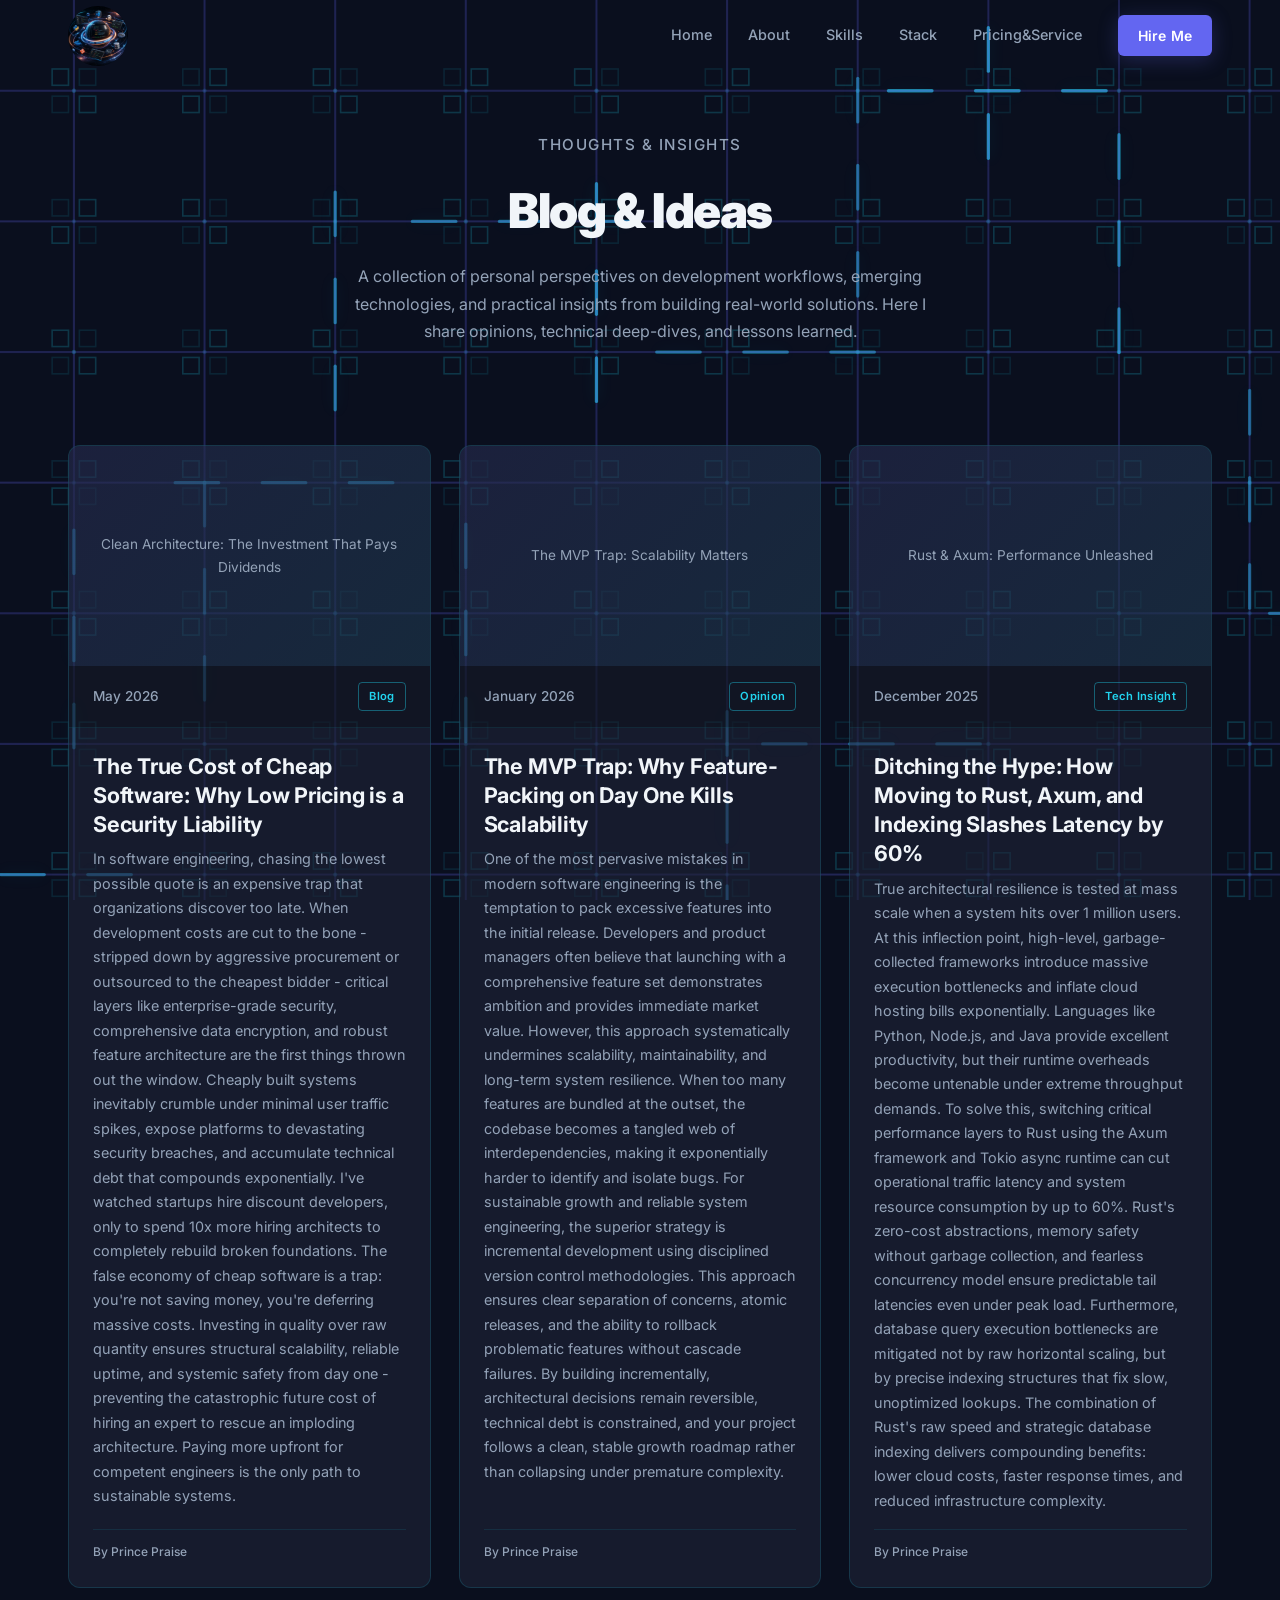
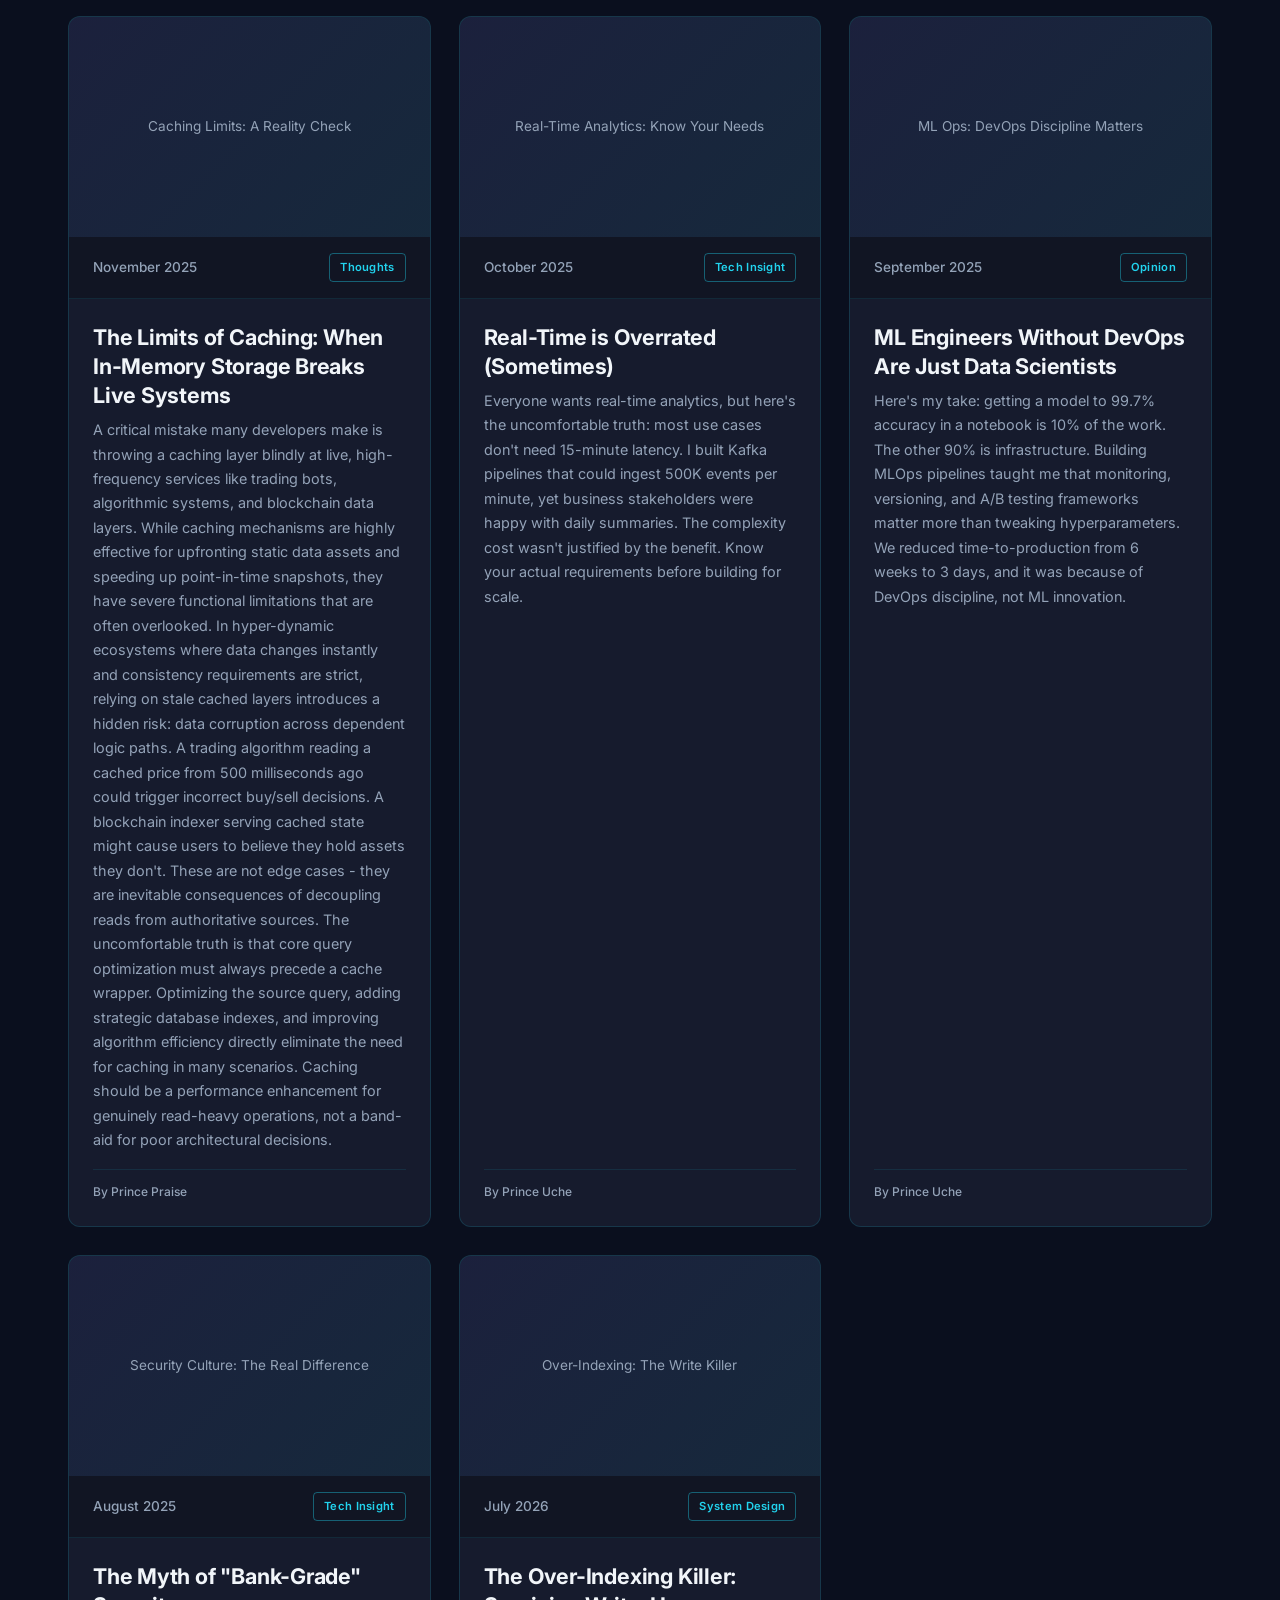
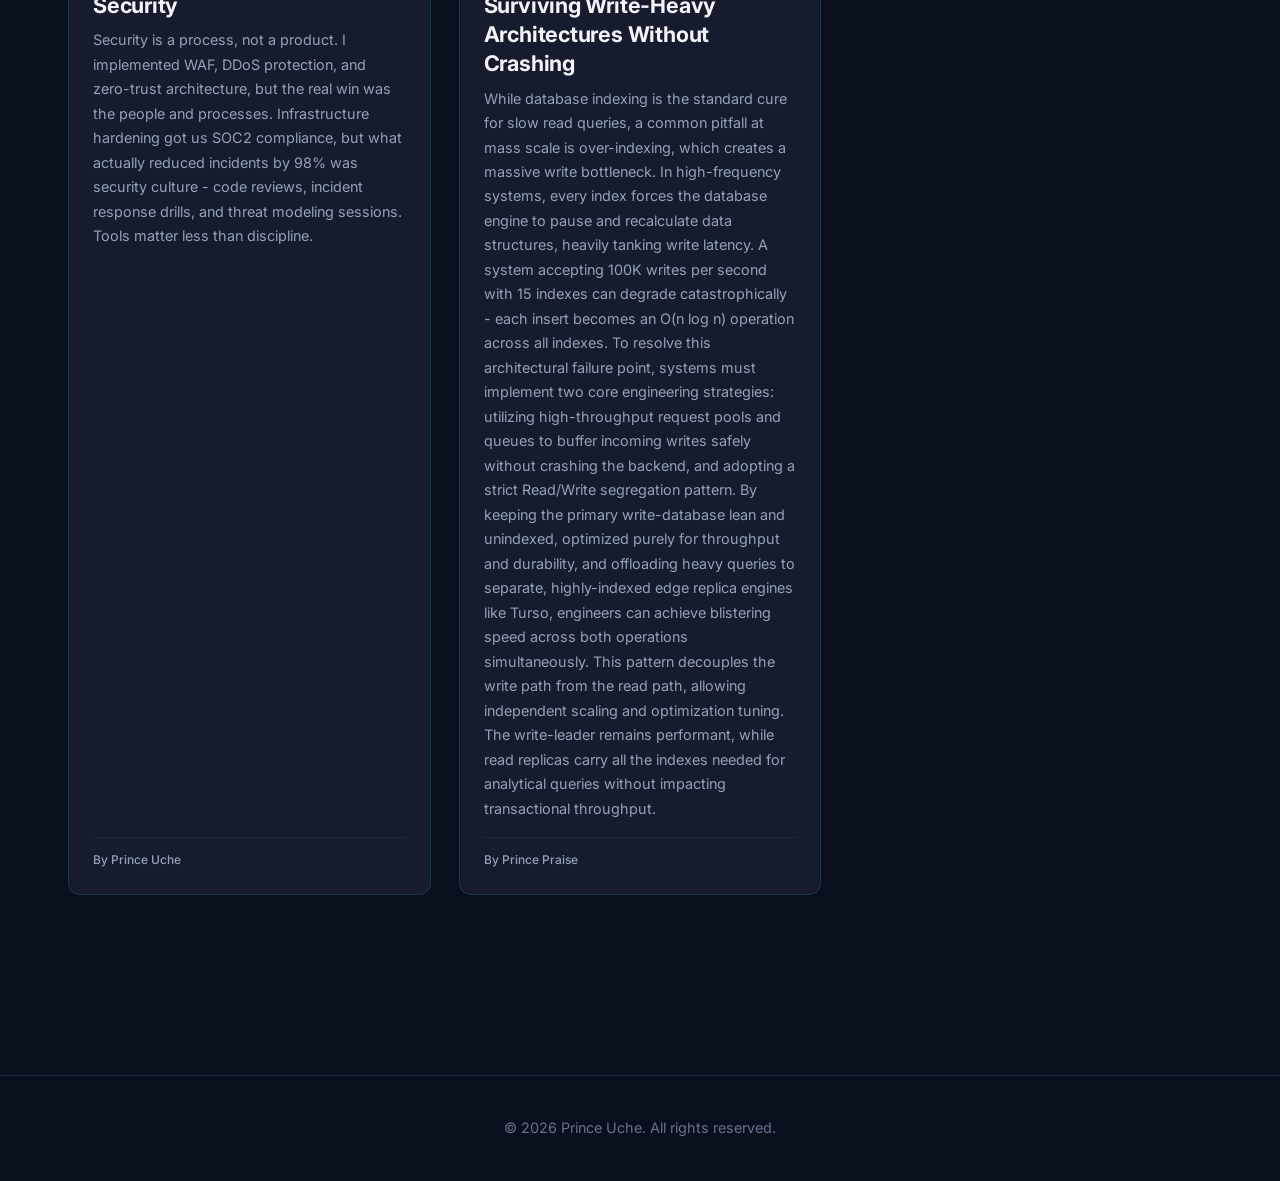
==== casestudies.html @ f7de4bef "first commit" ====
<!DOCTYPE html>
<html lang="en">

<head>
  <meta charset="UTF-8" />
  <meta name="viewport" content="width=device-width, initial-scale=1.0" />
  <title>Case Studies & Research | Digital Agency Portfolio</title>
  <link rel="preconnect" href="https://fonts.googleapis.com" />
  <link rel="preconnect" href="https://fonts.gstatic.com" crossorigin />
  <link
    href="https://fonts.googleapis.com/css2?family=Inter:wght@300;400;500;600;700;800;900&family=JetBrains+Mono:wght@400;500;600&display=swap"
    rel="stylesheet" />
  <link rel="stylesheet" href="styles.css" />
  <style>
    /* ============================================================
       CASE STUDIES PAGE STYLES - MICRO1.AI INSPIRED
       ============================================================ */
    
    .case-studies-hero {
      padding: calc(var(--nav-height) + 60px) 0 40px;
      text-align: center;
      background: transparent;
    }

    .case-studies-title {
      font-size: clamp(1.8rem, 5vw, 3rem);
      font-weight: 900;
      letter-spacing: -0.03em;
      margin-bottom: 12px;
      color: var(--text-primary);
    }

    .case-studies-tagline {
      font-size: 0.95rem;
      color: var(--text-secondary);
      font-weight: 500;
      margin-bottom: 12px;
      letter-spacing: 1.5px;
      text-transform: uppercase;
    }

    .case-studies-desc {
      font-size: 1rem;
      color: var(--text-secondary);
      max-width: 600px;
      margin: 0 auto;
      line-height: 1.7;
    }

    /* ============================================================
       CASE STUDIES GRID LAYOUT - DARK MODE CARDS
       ============================================================ */
    
    .case-studies-grid {
      display: grid;
      grid-template-columns: repeat(auto-fit, minmax(320px, 1fr));
      gap: 28px;
      padding: 60px 0 80px 0;
    }

    .case-study-card {
      display: flex;
      flex-direction: column;
      background: rgba(30, 35, 55, 0.6);
      border: 1px solid rgba(34, 211, 238, 0.15);
      border-radius: 12px;
      overflow: hidden;
      transition: all 0.3s ease;
      height: 100%;
      cursor: pointer;
    }

    .case-study-card:hover {
      border-color: rgba(34, 211, 238, 0.35);
      background: rgba(30, 35, 55, 0.8);
      transform: translateY(-2px);
      box-shadow: 0 8px 24px rgba(0, 0, 0, 0.4);
    }

    /* Asset/Image Area */
    .case-study-image {
      width: 100%;
      height: 220px;
      background: linear-gradient(135deg, rgba(99, 102, 241, 0.08) 0%, rgba(34, 211, 238, 0.08) 100%);
      display: flex;
      align-items: center;
      justify-content: center;
      overflow: hidden;
      color: var(--text-secondary);
      font-size: 0.85rem;
      text-align: center;
      padding: 16px;
    }

    .case-study-image img {
      width: 100%;
      height: 100%;
      object-fit: cover;
    }

    /* Meta Information Row */
    .case-study-meta {
      display: flex;
      justify-content: space-between;
      align-items: center;
      padding: 16px 24px;
      border-bottom: 1px solid rgba(34, 211, 238, 0.1);
      font-size: 0.8rem;
      background: rgba(0, 0, 0, 0.2);
    }

    .case-study-date {
      color: var(--text-secondary);
      font-weight: 500;
      font-size: 0.85rem;
    }

    .case-study-tag {
      background: transparent;
      color: var(--color-accent);
      padding: 4px 10px;
      border-radius: 4px;
      font-weight: 600;
      text-transform: capitalize;
      letter-spacing: 0.3px;
      border: 1px solid rgba(34, 211, 238, 0.4);
      font-size: 0.7rem;
    }

    /* Content Area */
    .case-study-content {
      display: flex;
      flex-direction: column;
      flex: 1;
      padding: 24px;
    }

    .case-study-title {
      font-size: 1.35rem;
      font-weight: 700;
      color: var(--text-primary);
      margin: 0 0 8px 0;
      line-height: 1.35;
      letter-spacing: -0.01em;
    }

    .case-study-excerpt {
      color: var(--text-secondary);
      font-size: 0.9rem;
      line-height: 1.7;
      margin: 0 0 auto 0;
      flex-grow: 1;
    }

    /* Author Attribution Footer */
    .case-study-author {
      margin-top: 16px;
      padding-top: 12px;
      border-top: 1px solid rgba(34, 211, 238, 0.1);
      font-size: 0.75rem;
      color: var(--text-secondary);
      font-weight: 500;
    }

    /* ============================================================
       RESPONSIVE DESIGN
       ============================================================ */
    
    @media (max-width: 768px) {
      .case-studies-grid {
        grid-template-columns: 1fr;
        gap: 24px;
        padding: 60px 0;
      }

      .case-study-image {
        height: 200px;
      }

      .case-studies-hero {
        padding: calc(var(--nav-height) + 60px) 0 40px;
      }

      .case-studies-title {
        font-size: 2rem;
      }
    }

    @media (max-width: 480px) {
      .case-studies-title {
        font-size: 1.6rem;
      }

      .case-study-image {
        height: 160px;
      }

      .case-study-meta {
        flex-direction: column;
        gap: 12px;
        align-items: flex-start;
      }

      .case-study-card {
        border-radius: 12px;
      }
    }
  </style>
</head>

<body>
  <!-- Blockchain Background Canvas -->
  <canvas id="blockchainCanvas" class="blockchain-bg" aria-hidden="true"></canvas>

  <!-- Toast -->
  <div class="toast" id="toast"></div>

  <!-- ======================== NAVBAR ======================== -->
  <nav class="navbar" id="navbar" role="navigation" aria-label="Main navigation">
    <div class="nav-container">
      <a href="index.html" class="nav-logo" aria-label="Home">
        <span class="logo-name"><img src="./pic/logo.png"></span><span class="logo-bracket"></span>
      </a>
      <div class="nav-links" id="navLinks">
        <a href="index.html" class="nav-link">Home</a>
        <a href="index.html#about" class="nav-link">About</a>
        <a href="index.html#skills" class="nav-link">Skills</a>
        <a href="index.html#projects" class="nav-link">Stack</a>
        <a href="pricing&service.html" class="nav-link">Pricing&Service</a>
        <a href="index.html#contact" class="btn btn-primary btn-sm">Hire Me</a>
      </div>
      <button class="hamburger" id="hamburger" aria-label="Toggle menu" aria-expanded="false">
        <span></span><span></span><span></span>
      </button>
    </div>
  </nav>

  <!-- ======================== CASE STUDIES HERO ======================== -->
  <section class="case-studies-hero">
    <div class="container">
      <div class="case-studies-tagline">THOUGHTS & INSIGHTS</div>
      <h1 class="case-studies-title">Blog & Ideas</h1>
      <p class="case-studies-desc">
        A collection of personal perspectives on development workflows, emerging technologies, and practical insights from building real-world solutions. Here I share opinions, technical deep-dives, and lessons learned.
      </p>
    </div>
  </section>

  <!-- ======================== CASE STUDIES GRID ======================== -->
  <section class="container">
    <div class="case-studies-grid">
      
      <!-- Perspective Piece - Featured First -->
      <div class="case-study-card">
        <div class="case-study-image">
          <img src="https://images.unsplash.com/photo-1510511459019-5dda7724fd87?auto=format&fit=crop&w=800&q=80" alt="The True Cost of Cheap Software: Why Low Pricing is a Security Liability" onerror="this.style.display='none'; this.parentElement.textContent='Clean Architecture: The Investment That Pays Dividends';"/>
        </div>
        
        <div class="case-study-meta">
          <span class="case-study-date">May 2026</span>
          <span class="case-study-tag">Blog</span>
        </div>

        <div class="case-study-content">
          <h3 class="case-study-title">The True Cost of Cheap Software: Why Low Pricing is a Security Liability</h3>
          <p class="case-study-excerpt">
            In software engineering, chasing the lowest possible quote is an expensive trap that organizations discover too late. When development costs are cut to the bone - stripped down by aggressive procurement or outsourced to the cheapest bidder - critical layers like enterprise-grade security, comprehensive data encryption, and robust feature architecture are the first things thrown out the window. Cheaply built systems inevitably crumble under minimal user traffic spikes, expose platforms to devastating security breaches, and accumulate technical debt that compounds exponentially. I've watched startups hire discount developers, only to spend 10x more hiring architects to completely rebuild broken foundations. The false economy of cheap software is a trap: you're not saving money, you're deferring massive costs. Investing in quality over raw quantity ensures structural scalability, reliable uptime, and systemic safety from day one - preventing the catastrophic future cost of hiring an expert to rescue an imploding architecture. Paying more upfront for competent engineers is the only path to sustainable systems.
          </p>
          <div class="case-study-author">By Prince Praise</div>
        </div>
      </div>

      <!-- Case Study Card 1 -->
      <div class="case-study-card">
        <div class="case-study-image">
          <img src="https://images.unsplash.com/photo-1618005182384-a83a8bd57fbe?auto=format&fit=crop&w=800&q=80" alt="The MVP Trap: Why Feature-Packing on Day One Kills Scalability" onerror="this.style.display='none'; this.parentElement.textContent='The MVP Trap: Scalability Matters';"/>
        </div>
        
        <div class="case-study-meta">
          <span class="case-study-date">January 2026</span>
          <span class="case-study-tag">Opinion</span>
        </div>

        <div class="case-study-content">
          <h3 class="case-study-title">The MVP Trap: Why Feature-Packing on Day One Kills Scalability</h3>
          <p class="case-study-excerpt">
            One of the most pervasive mistakes in modern software engineering is the temptation to pack excessive features into the initial release. Developers and product managers often believe that launching with a comprehensive feature set demonstrates ambition and provides immediate market value. However, this approach systematically undermines scalability, maintainability, and long-term system resilience. When too many features are bundled at the outset, the codebase becomes a tangled web of interdependencies, making it exponentially harder to identify and isolate bugs. For sustainable growth and reliable system engineering, the superior strategy is incremental development using disciplined version control methodologies. This approach ensures clear separation of concerns, atomic releases, and the ability to rollback problematic features without cascade failures. By building incrementally, architectural decisions remain reversible, technical debt is constrained, and your project follows a clean, stable growth roadmap rather than collapsing under premature complexity.
          </p>
          <div class="case-study-author">By Prince Praise</div>
        </div>
      </div>

      <!-- Case Study Card 2 -->
      <div class="case-study-card">
        <div class="case-study-image">
          <img src="https://images.unsplash.com/photo-1607799279861-4dd421887fb3?auto=format&fit=crop&w=800&q=80" alt="Ditching the Hype: How Moving to Rust, Axum, and Indexing Slashes Latency by 60%" onerror="this.style.display='none'; this.parentElement.textContent='Rust & Axum: Performance Unleashed';"/>
        </div>
        
        <div class="case-study-meta">
          <span class="case-study-date">December 2025</span>
          <span class="case-study-tag">Tech Insight</span>
        </div>

        <div class="case-study-content">
          <h3 class="case-study-title">Ditching the Hype: How Moving to Rust, Axum, and Indexing Slashes Latency by 60%</h3>
          <p class="case-study-excerpt">
            True architectural resilience is tested at mass scale when a system hits over 1 million users. At this inflection point, high-level, garbage-collected frameworks introduce massive execution bottlenecks and inflate cloud hosting bills exponentially. Languages like Python, Node.js, and Java provide excellent productivity, but their runtime overheads become untenable under extreme throughput demands. To solve this, switching critical performance layers to Rust using the Axum framework and Tokio async runtime can cut operational traffic latency and system resource consumption by up to 60%. Rust's zero-cost abstractions, memory safety without garbage collection, and fearless concurrency model ensure predictable tail latencies even under peak load. Furthermore, database query execution bottlenecks are mitigated not by raw horizontal scaling, but by precise indexing structures that fix slow, unoptimized lookups. The combination of Rust's raw speed and strategic database indexing delivers compounding benefits: lower cloud costs, faster response times, and reduced infrastructure complexity.
          </p>
          <div class="case-study-author">By Prince Praise</div>
        </div>
      </div>

      <!-- Case Study Card 3 -->
      <div class="case-study-card">
        <div class="case-study-image">
          <img src="https://images.unsplash.com/photo-1639762681485-074b7f938ba0?auto=format&fit=crop&w=800&q=80" alt="The Limits of Caching: When In-Memory Storage Breaks Live Systems" onerror="this.style.display='none'; this.parentElement.textContent='Caching Limits: A Reality Check';"/>
        </div>
        
        <div class="case-study-meta">
          <span class="case-study-date">November 2025</span>
          <span class="case-study-tag">Thoughts</span>
        </div>

        <div class="case-study-content">
          <h3 class="case-study-title">The Limits of Caching: When In-Memory Storage Breaks Live Systems</h3>
          <p class="case-study-excerpt">
            A critical mistake many developers make is throwing a caching layer blindly at live, high-frequency services like trading bots, algorithmic systems, and blockchain data layers. While caching mechanisms are highly effective for upfronting static data assets and speeding up point-in-time snapshots, they have severe functional limitations that are often overlooked. In hyper-dynamic ecosystems where data changes instantly and consistency requirements are strict, relying on stale cached layers introduces a hidden risk: data corruption across dependent logic paths. A trading algorithm reading a cached price from 500 milliseconds ago could trigger incorrect buy/sell decisions. A blockchain indexer serving cached state might cause users to believe they hold assets they don't. These are not edge cases - they are inevitable consequences of decoupling reads from authoritative sources. The uncomfortable truth is that core query optimization must always precede a cache wrapper. Optimizing the source query, adding strategic database indexes, and improving algorithm efficiency directly eliminate the need for caching in many scenarios. Caching should be a performance enhancement for genuinely read-heavy operations, not a band-aid for poor architectural decisions.
          </p>
          <div class="case-study-author">By Prince Praise</div>
        </div>
      </div>

      <!-- Case Study Card 4 -->
      <div class="case-study-card">
        <div class="case-study-image">
          <img src="https://images.unsplash.com/photo-1526374965328-7f61d4dc18c5?auto=format&fit=crop&w=800&q=80" alt="Real-Time is Overrated (Sometimes)" onerror="this.style.display='none'; this.parentElement.textContent='Real-Time Analytics: Know Your Needs';"/>
        </div>
        
        <div class="case-study-meta">
          <span class="case-study-date">October 2025</span>
          <span class="case-study-tag">Tech Insight</span>
        </div>

        <div class="case-study-content">
          <h3 class="case-study-title">Real-Time is Overrated (Sometimes)</h3>
          <p class="case-study-excerpt">
            Everyone wants real-time analytics, but here's the uncomfortable truth: most use cases don't need 15-minute latency. I built Kafka pipelines that could ingest 500K events per minute, yet business stakeholders were happy with daily summaries. The complexity cost wasn't justified by the benefit. Know your actual requirements before building for scale.
          </p>
          <div class="case-study-author">By Prince Uche</div>
        </div>
      </div>

      <!-- Case Study Card 5 -->
      <div class="case-study-card">
        <div class="case-study-image">
          <img src="https://images.unsplash.com/photo-1605810230434-7631ac76ec81?auto=format&fit=crop&w=800&q=80" alt="ML Engineers Without DevOps Are Just Data Scientists" onerror="this.style.display='none'; this.parentElement.textContent='ML Ops: DevOps Discipline Matters';"/>
        </div>
        
        <div class="case-study-meta">
          <span class="case-study-date">September 2025</span>
          <span class="case-study-tag">Opinion</span>
        </div>

        <div class="case-study-content">
          <h3 class="case-study-title">ML Engineers Without DevOps Are Just Data Scientists</h3>
          <p class="case-study-excerpt">
            Here's my take: getting a model to 99.7% accuracy in a notebook is 10% of the work. The other 90% is infrastructure. Building MLOps pipelines taught me that monitoring, versioning, and A/B testing frameworks matter more than tweaking hyperparameters. We reduced time-to-production from 6 weeks to 3 days, and it was because of DevOps discipline, not ML innovation.
          </p>
          <div class="case-study-author">By Prince Uche</div>
        </div>
      </div>

      <!-- Case Study Card 6 -->
      <div class="case-study-card">
        <div class="case-study-image">
          <img src="https://images.unsplash.com/photo-1563986768609-322da13575f3?auto=format&fit=crop&w=800&q=80" alt="The Myth of Bank-Grade Security" onerror="this.style.display='none'; this.parentElement.textContent='Security Culture: The Real Difference';"/>
        </div>
        
        <div class="case-study-meta">
          <span class="case-study-date">August 2025</span>
          <span class="case-study-tag">Tech Insight</span>
        </div>

        <div class="case-study-content">
          <h3 class="case-study-title">The Myth of "Bank-Grade" Security</h3>
          <p class="case-study-excerpt">
            Security is a process, not a product. I implemented WAF, DDoS protection, and zero-trust architecture, but the real win was the people and processes. Infrastructure hardening got us SOC2 compliance, but what actually reduced incidents by 98% was security culture - code reviews, incident response drills, and threat modeling sessions. Tools matter less than discipline.
          </p>
          <div class="case-study-author">By Prince Uche</div>
        </div>
      </div>

      <!-- Case Study Card 7 -->
      <div class="case-study-card">
        <div class="case-study-image">
          <img src="https://images.unsplash.com/photo-1558494949-ef010cbdcc31?auto=format&fit=crop&w=800&q=80" alt="The Over-Indexing Killer: Surviving Write-Heavy Architectures Without Crashing" onerror="this.style.display='none'; this.parentElement.textContent='Over-Indexing: The Write Killer';"/>
        </div>
        
        <div class="case-study-meta">
          <span class="case-study-date">July 2026</span>
          <span class="case-study-tag">System Design</span>
        </div>

        <div class="case-study-content">
          <h3 class="case-study-title">The Over-Indexing Killer: Surviving Write-Heavy Architectures Without Crashing</h3>
          <p class="case-study-excerpt">
            While database indexing is the standard cure for slow read queries, a common pitfall at mass scale is over-indexing, which creates a massive write bottleneck. In high-frequency systems, every index forces the database engine to pause and recalculate data structures, heavily tanking write latency. A system accepting 100K writes per second with 15 indexes can degrade catastrophically - each insert becomes an O(n log n) operation across all indexes. To resolve this architectural failure point, systems must implement two core engineering strategies: utilizing high-throughput request pools and queues to buffer incoming writes safely without crashing the backend, and adopting a strict Read/Write segregation pattern. By keeping the primary write-database lean and unindexed, optimized purely for throughput and durability, and offloading heavy queries to separate, highly-indexed edge replica engines like Turso, engineers can achieve blistering speed across both operations simultaneously. This pattern decouples the write path from the read path, allowing independent scaling and optimization tuning. The write-leader remains performant, while read replicas carry all the indexes needed for analytical queries without impacting transactional throughput.
          </p>
          <div class="case-study-author">By Prince Praise</div>
        </div>
      </div>

    </div>
  </section>

  <!-- ======================== FOOTER ======================== -->
  <footer
    style="margin-top: 100px; padding: 40px 20px; text-align: center; border-top: 1px solid var(--border); color: var(--text-muted); font-size: 0.9rem;">
    <p>&copy; 2026 Prince Uche. All rights reserved.</p>
  </footer>

  <script src="script.js"></script>
</body>

</html>
---- styles.css ----
/* ============================================================
   CSS Design Tokens
   ============================================================ */
:root {
  --bg-primary:         #0A0F1E;
  --bg-secondary:       #0E1628;
  --bg-card:            #131C2E;
  --bg-card-hover:      #1A2540;
  --color-primary:      #6366F1;
  --color-primary-dark: #4F46E5;
  --color-primary-glow: rgba(99, 102, 241, 0.25);
  --color-accent:       #22D3EE;
  --color-accent-glow:  rgba(34, 211, 238, 0.15);
  --color-success:      #10B981;
  --text-primary:       #F1F5F9;
  --text-secondary:     #94A3B8;
  --text-muted:         #64748B;
  --border:             #1E2D42;
  --border-bright:      #2D3F57;

  --font-sans: 'Inter', -apple-system, BlinkMacSystemFont, 'Segoe UI', sans-serif;
  --font-mono: 'JetBrains Mono', 'Courier New', monospace;

  --section-py:    100px;
  --container-max: 1200px;
  --nav-height:    72px;

  --radius-sm:   6px;
  --radius-md:   14px;
  --radius-lg:   24px;
  --radius-full: 9999px;

  --shadow-sm:   0 1px 4px rgba(0,0,0,0.5);
  --shadow-md:   0 4px 20px rgba(0,0,0,0.45);
  --shadow-lg:   0 16px 50px rgba(0,0,0,0.6);
  --shadow-glow: 0 0 50px rgba(99,102,241,0.18);

  --transition: 0.3s ease;
}

/* ============================================================
   Reset & Base
   ============================================================ */
*, *::before, *::after { box-sizing: border-box; margin: 0; padding: 0; }

html { 
  scroll-behavior: smooth;
  overflow-x: hidden;
}

body {
  font-family: var(--font-sans);
  background: var(--bg-primary);
  color: var(--text-primary);
  line-height: 1.7;
  overflow-x: hidden;
  -webkit-font-smoothing: antialiased;
  -moz-osx-font-smoothing: grayscale;
  position: relative;
}

a { text-decoration: none; color: inherit; }
img { max-width: 100%; display: block; }
button { font-family: var(--font-sans); cursor: pointer; }
.logo-name img{
  width: 60px;
  height: 60px;
  border-radius: 100%;
}

/* Blockchain background canvas - full page */
.blockchain-bg {
  position: fixed;
  top: 0;
  left: 0;
  width: 100%;
  height: 100%;
  z-index: -1000;
  pointer-events: none;
}
/* ============================================================
   Typography Utilities
   ============================================================ */
.font-mono   { font-family: var(--font-mono); }
.text-accent { color: var(--color-accent); }
.text-muted  { color: var(--text-muted); }

.gradient-text {
  background: linear-gradient(135deg, var(--color-primary) 0%, var(--color-accent) 100%);
  -webkit-background-clip: text;
  -webkit-text-fill-color: transparent;
  background-clip: text;
}

/* ============================================================
   Layout
   ============================================================ */
.container {
  max-width: var(--container-max);
  margin: 0 auto;
  padding: 0 28px;
  position: relative;
  z-index: 1;
}

/* ============================================================
   Buttons
   ============================================================ */
.btn {
  display: inline-flex;
  align-items: center;
  justify-content: center;
  gap: 8px;
  padding: 13px 30px;
  border-radius: var(--radius-sm);
  font-size: 0.9375rem;
  font-weight: 600;
  border: none;
  transition: all var(--transition);
  white-space: nowrap;
  letter-spacing: 0.01em;
}
.btn-primary {
  background: var(--color-primary);
  color: #fff;
  box-shadow: 0 4px 20px var(--color-primary-glow);
  transition: all var(--transition);
}
.btn-primary:hover {
  background: var(--color-primary-dark);
  transform: translateY(-3px) scale(1.05);
  box-shadow: 0 12px 40px var(--color-primary-glow);
}
.btn-primary:active {
  transform: translateY(-1px) scale(1.02);
}
.btn-outline {
  background: transparent;
  color: var(--text-primary);
  border: 1px solid var(--border-bright);
  transition: all var(--transition);
}
.btn-outline:hover {
  border-color: var(--color-primary);
  color: var(--color-primary);
  transform: translateY(-3px) scale(1.05);
  background: rgba(99,102,241,0.08);
  box-shadow: 0 8px 24px rgba(99,102,241,0.2);
}
.btn-sm   { padding: 9px 20px; font-size: 0.875rem; }
.btn-full { width: 100%; }

.btn-toggle {
  background: linear-gradient(135deg, var(--color-primary), var(--color-accent));
  color: #fff;
  padding: 15px 40px;
  border-radius: var(--radius-full);
  font-size: 1rem;
  font-weight: 700;
  border: none;
  display: inline-flex;
  align-items: center;
  gap: 10px;
  transition: all var(--transition);
  box-shadow: 0 4px 28px var(--color-primary-glow);
  letter-spacing: 0.02em;
}
.btn-toggle:hover { 
  transform: translateY(-4px) scale(1.06); 
  box-shadow: 0 16px 48px var(--color-primary-glow); 
}
.btn-toggle:active {
  transform: translateY(-2px) scale(1.03);
}
.btn-toggle:focus-visible { outline: 2px solid var(--color-accent); outline-offset: 3px; }
.btn-toggle .toggle-icon {
  display: inline-block;
  transition: transform var(--transition);
  font-size: 0.7rem;
}
.btn-toggle.active .toggle-icon { transform: rotate(180deg); }

/* ============================================================
   Tags / Pills
   ============================================================ */
.tag {
  display: inline-block;
  padding: 6px 14px;
  border-radius: var(--radius-full);
  background: rgba(99,102,241,0.1);
  color: var(--color-primary);
  font-size: 0.8125rem;
  font-weight: 500;
  border: 1px solid rgba(99,102,241,0.22);
  transition: all var(--transition);
}
.tag:hover  { background: rgba(99,102,241,0.2); }
.tag-sm     { padding: 4px 10px; font-size: 0.75rem; }

/* ============================================================
   Navbar
   ============================================================ */
.navbar {
  position: fixed;
  top: 0; left: 0; right: 0;
  z-index: 1000;
  height: var(--nav-height);
  display: flex;
  align-items: center;
  border-bottom: 1px solid transparent;
  transition: background var(--transition), border-color var(--transition), backdrop-filter var(--transition);
}
.navbar.scrolled {
  background: rgba(10,15,30,0.82);
  backdrop-filter: blur(18px);
  -webkit-backdrop-filter: blur(18px);
  border-bottom-color: var(--border);
}
.nav-container {
  max-width: var(--container-max);
  margin: 0 auto;
  padding: 0 28px;
  width: 100%;
  display: flex;
  align-items: center;
  justify-content: space-between;
}
.nav-logo { font-family: var(--font-mono); font-size: 1.125rem; font-weight: 600; }
.logo-bracket { color: var(--color-accent); }
.logo-name    { color: var(--color-primary); }

.nav-links { display: flex; align-items: center; gap: 36px; }
.nav-link {
  font-size: 0.9rem;
  font-weight: 500;
  color: var(--text-secondary);
  transition: color var(--transition);
  position: relative;
}
.nav-link::after {
  content: '';
  position: absolute;
  bottom: -3px; left: 0;
  width: 0; height: 1px;
  background: var(--color-primary);
  transition: width var(--transition);
}
.nav-link:hover { color: var(--text-primary); }
.nav-link:hover::after { width: 100%; }

.hamburger { display: none; flex-direction: column; gap: 5px; background: none; border: none; padding: 6px; }
.hamburger span { display: block; width: 22px; height: 2px; background: var(--text-primary); border-radius: 2px; transition: all var(--transition); }
.hamburger.open span:nth-child(1) { transform: translateY(7px) rotate(45deg); }
.hamburger.open span:nth-child(2) { opacity: 0; transform: scaleX(0); }
.hamburger.open span:nth-child(3) { transform: translateY(-7px) rotate(-45deg); }

/* ============================================================
   Hero
   ============================================================ */
.hero {
  min-height: 100vh;
  display: flex;
  align-items: center;
  position: relative;
  padding-top: var(--nav-height);
  overflow: hidden;
  z-index: 1;
}
.hero-glow {
  position: absolute;
  top: 10%; left: 50%; transform: translateX(-50%);
  width: 700px; height: 400px;
  background: radial-gradient(ellipse, rgba(99,102,241,0.12) 0%, transparent 70%);
  pointer-events: none;
}
.hero-inner {
  display: grid;
  grid-template-columns: 1fr 1fr;
  gap: 60px;
  align-items: center;
  padding-top: 40px; padding-bottom: 80px;
  width: 100%;
}
.hero-badge {
  display: inline-flex;
  align-items: center;
  gap: 8px;
  padding: 7px 16px;
  border-radius: var(--radius-full);
  background: rgba(16,185,129,0.08);
  border: 1px solid rgba(16,185,129,0.22);
  color: var(--color-success);
  font-size: 0.8125rem;
  font-weight: 500;
  margin-bottom: 24px;
}
.badge-dot {
  width: 7px; height: 7px;
  border-radius: 50%;
  background: var(--color-success);
  animation: pulse-dot 2.2s ease-in-out infinite;
}
@keyframes pulse-dot {
  0%, 100% { opacity:1; transform:scale(1); }
  50%       { opacity:.5; transform:scale(.8); }
}

/* ============================================================
   Space Floating Effects
   ============================================================ */
@keyframes float-space {
  0%, 100% {
    transform: translateY(0) translateX(0);
  }
  25% {
    transform: translateY(-12px) translateX(3px);
  }
  50% {
    transform: translateY(-20px) translateX(-3px);
  }
  75% {
    transform: translateY(-12px) translateX(4px);
  }
}

@keyframes glow-pulse {
  0%, 100% {
    box-shadow: 0 0 20px rgba(99, 102, 241, 0.3), 0 0 40px rgba(34, 211, 238, 0.1);
  }
  50% {
    box-shadow: 0 0 30px rgba(99, 102, 241, 0.5), 0 0 60px rgba(34, 211, 238, 0.2);
  }
}
.hero-title    { font-size: clamp(2.2rem, 5vw, 3.75rem); font-weight: 800; line-height: 1.12; letter-spacing: -0.03em; margin-bottom: 16px; }
.hero-subtitle { font-size: 1rem; color: var(--text-secondary); margin-bottom: 22px; letter-spacing: 0.02em; }
.hero-desc     { font-size: 1.0625rem; color: var(--text-secondary); max-width: 500px; line-height: 1.8; margin-bottom: 36px; }
.hero-actions  { display: flex; gap: 14px; flex-wrap: wrap; margin-bottom: 48px; }
.hero-stats    { display: flex; align-items: center; gap: 28px; }
.stat          { display: flex; flex-direction: column; }
.stat-num      { font-size: 1.75rem; font-weight: 800; line-height: 1; letter-spacing: -0.02em; }
.stat-label    { font-size: 0.75rem; color: var(--text-muted); margin-top: 4px; letter-spacing: 0.05em; text-transform: uppercase; }
.stat-divider  { width: 1px; height: 36px; background: var(--border-bright); }

/* Code Window */
.hero-visual { 
  display: flex; 
  justify-content: flex-end;
  flex-shrink: 0;
}
.code-window {
  width: 100%; max-width: 480px;
  background: var(--bg-card);
  border: 1px solid var(--border);
  border-radius: var(--radius-md);
  overflow: hidden;
  box-shadow: var(--shadow-lg), var(--shadow-glow);
  animation: float 5s ease-in-out infinite;
}
@keyframes float {
  0%, 100% { transform: translateY(0); }
  50%       { transform: translateY(-10px); }
}
.code-header {
  display: flex; align-items: center; gap: 7px;
  padding: 13px 18px;
  background: rgba(0,0,0,.25);
  border-bottom: 1px solid var(--border);
}
.dot { width: 12px; height: 12px; border-radius: 50%; }
.dot-red    { background: #FF5F57; }
.dot-yellow { background: #FEBC2E; }
.dot-green  { background: #28C840; }
.code-filename { font-family: var(--font-mono); font-size: .8125rem; color: var(--text-muted); margin-left: 8px; }
.code-body { padding: 22px 26px; font-family: var(--font-mono); font-size: .875rem; line-height: 1.85; overflow-x: auto; }
.ck { color: #C792EA; }
.cf { color: #82AAFF; }
.cs { color: #C3E88D; }
.cd { color: var(--color-accent); }

.scroll-indicator { position: absolute; bottom: 36px; left: 50%; transform: translateX(-50%); }
.scroll-indicator span {
  display: block; width: 1px; height: 56px;
  background: linear-gradient(180deg, transparent, var(--color-primary));
  animation: scroll-line 2s ease-in-out infinite;
}
@keyframes scroll-line {
  0%  { transform: scaleY(0); transform-origin: top; }
  50% { transform: scaleY(1); transform-origin: top; }
  51% { transform: scaleY(1); transform-origin: bottom; }
  100%{ transform: scaleY(0); transform-origin: bottom; }
}

/* ============================================================
   Section Commons
   ============================================================ */
section { 
  padding: var(--section-py) 0; 
  position: relative;
  z-index: 1;
}

.section-header { text-align: center; margin-bottom: 64px; }
.section-title  { font-size: clamp(1.75rem,4vw,2.75rem); font-weight: 800; letter-spacing: -0.03em; margin-bottom: 16px; }
.section-desc   { font-size: 1.0625rem; color: var(--text-secondary); max-width: 480px; margin: 0 auto; line-height: 1.7; }

/* ============================================================
   About
   ============================================================ */
.about { 
  background: var(--bg-primary);
  overflow: hidden;
}
.about-grid { display: grid; grid-template-columns: auto 1fr; gap: 72px; align-items: start; }
.about-avatar { display: flex; justify-content: center; }
.avatar-wrapper {
  position: relative; width: 260px; height: 280px;
  border-radius: var(--radius-lg); overflow: hidden;
  border: 1px solid var(--border-bright); box-shadow: var(--shadow-md);
  transition: all var(--transition);
}
.avatar-wrapper:hover {
  border-color: rgba(99,102,241,0.4);
  transform: scale(1.02);
  box-shadow: var(--shadow-lg), 0 0 40px rgba(99,102,241,0.2);
}
.avatar-wrapper img { width: 100%; height: 100%; object-fit: cover; filter: grayscale(20%); transition: filter var(--transition); }
.avatar-wrapper:hover img { filter: grayscale(0%); }
.avatar-glow {
  position: absolute; inset: 0;
  background: linear-gradient(135deg, rgba(99,102,241,.12), transparent 60%);
  pointer-events: none;
}

/* ============ GLASS TERMINAL CARD ============ */
.glass-terminal {
  background: rgba(16, 185, 129, 0.08);
  backdrop-filter: blur(20px);
  -webkit-backdrop-filter: blur(20px);
  border: 1.5px solid rgba(16, 185, 129, 0.2);
  border-radius: 16px;
  box-shadow: 
    0 20px 60px rgba(0, 0, 0, 0.35),
    0 0 120px rgba(16, 185, 129, 0.08),
    inset 0 1px 0 rgba(255, 255, 255, 0.1),
    inset 0 0 20px rgba(16, 185, 129, 0.05);
  overflow: hidden;
  transition: all 0.4s ease;
}

.glass-terminal:hover {
  border-color: rgba(16, 185, 129, 0.35);
  box-shadow: 
    0 25px 80px rgba(0, 0, 0, 0.3),
    0 0 150px rgba(16, 185, 129, 0.12),
    inset 0 1px 0 rgba(255, 255, 255, 0.15),
    inset 0 0 30px rgba(16, 185, 129, 0.08);
  transform: translateY(-6px);
}

.terminal-header {
  display: flex;
  align-items: center;
  gap: 12px;
  padding: 16px 20px;
  background: rgba(0, 0, 0, 0.3);
  border-bottom: 1px solid rgba(16, 185, 129, 0.15);
  backdrop-filter: blur(10px);
}

.terminal-dots {
  display: flex;
  gap: 8px;
}

.terminal-dots .dot {
  width: 12px;
  height: 12px;
  border-radius: 50%;
  cursor: pointer;
  transition: all 0.2s ease;
}

.terminal-dots .dot.red {
  background: #EF4444;
}

.terminal-dots .dot.yellow {
  background: #F59E0B;
}

.terminal-dots .dot.green {
  background: #10B981;
}

.terminal-dots .dot:hover {
  transform: scale(1.2);
  box-shadow: 0 0 12px currentColor;
}

.terminal-title {
  color: #10B981;
  font-family: var(--font-mono);
  font-size: 0.8rem;
  font-weight: 600;
  text-shadow: 0 0 12px rgba(16, 185, 129, 0.4);
  margin-left: auto;
  letter-spacing: 0.5px;
}

.terminal-content {
  padding: 28px;
  background: linear-gradient(135deg, rgba(10, 20, 35, 0.4) 0%, rgba(5, 15, 25, 0.3) 100%);
  min-height: 400px;
}

.about-content {
  font-family: var(--font-mono);
  color: #10B981;
  line-height: 1.8;
}

.typing-line {
  display: flex;
  align-items: flex-start;
  gap: 10px;
  margin-bottom: 16px;
  min-height: 28px;
  animation: slideIn 0.6s ease-out;
}

@keyframes slideIn {
  from {
    opacity: 0;
    transform: translateX(-15px);
  }
  to {
    opacity: 1;
    transform: translateX(0);
  }
}

.prompt {
  color: #10B981;
  font-weight: 700;
  user-select: none;
  text-shadow: 0 0 10px rgba(16, 185, 129, 0.5);
  flex-shrink: 0;
}

.typed-text {
  color: #10B981;
  word-break: break-word;
  white-space: pre-wrap;
  text-shadow: 0 0 10px rgba(16, 185, 129, 0.25);
  flex: 1;
}

.typing-cursor {
  display: inline-block;
  width: 2px;
  height: 20px;
  background: #10B981;
  animation: blink 1.2s infinite steps(1);
  box-shadow: 0 0 12px rgba(16, 185, 129, 0.6);
  margin-left: 2px;
  flex-shrink: 0;
}

@keyframes blink {
  0%, 49% {
    opacity: 1;
    box-shadow: 0 0 12px rgba(16, 185, 129, 0.6);
  }
  50%, 100% {
    opacity: 0;
    box-shadow: 0 0 4px rgba(16, 185, 129, 0.2);
  }
}

/* Tags in terminal style */
.about-tags {
  display: flex;
  flex-wrap: wrap;
  gap: 10px;
  margin-top: 20px;
  padding-top: 16px;
  border-top: 1px solid rgba(16, 185, 129, 0.15);
}

.tag {
  display: inline-block;
  padding: 6px 14px;
  background: rgba(16, 185, 129, 0.12);
  border: 1px solid rgba(16, 185, 129, 0.25);
  border-radius: 20px;
  color: #10B981;
  font-size: 0.75rem;
  font-weight: 500;
  font-family: var(--font-mono);
  text-shadow: 0 0 8px rgba(16, 185, 129, 0.25);
  transition: all var(--transition);
}

.tag:hover {
  background: rgba(16, 185, 129, 0.2);
  border-color: rgba(16, 185, 129, 0.4);
  box-shadow: 0 0 20px rgba(16, 185, 129, 0.3);
  transform: translateY(-2px);
}

.about-text { font-size: 1.0625rem; color: var(--text-secondary); line-height: 1.85; margin-bottom: 20px; }
.about-text strong { color: var(--text-primary); font-weight: 600; }

/* ============================================================
   Skills
   ============================================================ */
.skills { 
  background: var(--bg-primary);
  overflow: hidden;
}

.skills-toggle-wrapper { display: flex; justify-content: center; margin-bottom: 48px; }

.skills-container {
  overflow: hidden;
  max-height: 0;
  opacity: 0;
  transition: max-height 0.65s cubic-bezier(0.4,0,0.2,1), opacity 0.45s ease;
}
.skills-container.open { max-height: 1600px; opacity: 1; }

/* ---- Filter Tabs ---- */
.skill-filters {
  display: flex;
  justify-content: center;
  gap: 10px;
  flex-wrap: wrap;
  margin-bottom: 40px;
}
.skill-filter {
  padding: 9px 22px;
  border-radius: var(--radius-full);
  background: rgba(255,255,255,0.04);
  border: 1px solid var(--border);
  color: var(--text-secondary);
  font-size: 0.875rem;
  font-weight: 500;
  transition: all var(--transition);
  cursor: pointer;
}
.skill-filter:hover { border-color: var(--border-bright); color: var(--text-primary); }
.skill-filter.active {
  background: linear-gradient(135deg, var(--color-primary), var(--color-accent));
  border-color: transparent;
  color: #fff;
  box-shadow: 0 4px 18px var(--color-primary-glow);
}

/* ---- Skill Cards Grid ---- */
.skill-cards {
  display: grid;
  grid-template-columns: repeat(auto-fill, minmax(170px, 1fr));
  gap: 20px;
  overflow: hidden;
}

.skill-card {
  position: relative;
  background: var(--bg-card);
  border: 1px solid var(--border);
  border-radius: var(--radius-md);
  padding: 24px 16px 20px;
  display: flex;
  flex-direction: column;
  align-items: center;
  gap: 14px;
  text-align: center;
  /* Entry: starts hidden */
  opacity: 0;
  transform: translateY(24px) scale(0.95);
  transition: opacity 0.4s ease, transform 0.4s ease,
              border-color 0.3s ease, box-shadow 0.3s ease;
  animation: float-space 6s ease-in-out infinite;
  animation-delay: calc(var(--i) * 0.2s);
}
/* Entry visible state (set via JS with staggered timeout) */
.skill-card.card-visible {
  opacity: 1;
  transform: translateY(0) scale(1);
}
/* Filter hidden state */
.skill-card.card-hidden {
  opacity: 0 !important;
  transform: scale(0.82) !important;
  pointer-events: none;
  transition: opacity 0.25s ease, transform 0.25s ease !important;
}
.skill-card.card-visible:not(.card-hidden):hover {
  border-color: rgba(99,102,241,0.45);
  transform: translateY(-12px) scale(1.05);
  box-shadow: var(--shadow-md), 0 0 60px rgba(99,102,241,0.35);
}

/* Category badge */
.skill-cat-badge {
  position: absolute;
  top: 12px; right: 12px;
  padding: 3px 8px;
  border-radius: var(--radius-full);
  font-size: 0.65rem;
  font-weight: 700;
  text-transform: uppercase;
  letter-spacing: 0.08em;
}
.badge-backend  { background: rgba(99,102,241,0.15); color: #818CF8; border: 1px solid rgba(99,102,241,0.3); }
.badge-database { background: rgba(34,211,238,0.1);  color: #22D3EE; border: 1px solid rgba(34,211,238,0.25); }
.badge-frontend { background: rgba(251,146,60,0.12); color: #FB923C; border: 1px solid rgba(251,146,60,0.25); }
.badge-framework { background: rgba(168,85,247,0.12); color: #D8B4FE; border: 1px solid rgba(168,85,247,0.3); }
.badge-tools { background: rgba(34,197,94,0.12); color: #4ADE80; border: 1px solid rgba(34,197,94,0.3); }

/* ---- Circular Ring ---- */
.skill-ring-wrap {
  position: relative;
  width: 120px; height: 120px;
  display: flex;
  align-items: center;
  justify-content: center;
  flex-shrink: 0;
}
.skill-ring-svg {
  position: absolute;
  inset: 0;
  width: 100%; height: 100%;
}
.ring-track {
  fill: none;
  stroke: rgba(255,255,255,0.06);
  stroke-width: 5;
}
.ring-fill {
  fill: none;
  stroke-width: 5;
  stroke-linecap: round;
  /* rotate so 0% starts at the top */
  transform: rotate(-90deg);
  transform-origin: 60px 60px;
  transition: stroke-dashoffset 1.5s cubic-bezier(0.22, 1, 0.36, 1);
}
.skill-logo {
  position: relative;
  z-index: 1;
  width: 64px; height: 64px;
  display: flex;
  align-items: center;
  justify-content: center;
}
.skill-logo img {
  width: 56px; height: 56px;
  object-fit: contain;
  transition: transform 0.35s ease;
}
.skill-card.card-visible:not(.card-hidden):hover .skill-logo img {
  transform: scale(1.12);
}
/* React icon spinning on hover */
.logo-react { transition: transform 1.2s linear !important; }
.skill-card.card-visible:not(.card-hidden):hover .logo-react {
  animation: react-spin 3s linear infinite;
}
@keyframes react-spin {
  from { transform: rotate(0deg); }
  to   { transform: rotate(360deg); }
}

/* Express.js logo invert (white on dark) */
.logo-invert { filter: brightness(0) invert(1); }
.logo-dark-wrap { background: rgba(255,255,255,0.07); border-radius: 10px; padding: 6px; width: 68px; height: 68px; }

/* SQL inline SVG icon */
.sql-db-icon {
  width: 56px; height: 56px;
  display: block;
  filter: drop-shadow(0 4px 8px rgba(51,103,145,0.5));
  transition: transform 0.35s ease;
}
.skill-card.card-visible:not(.card-hidden):hover .sql-db-icon {
  transform: scale(1.12);
}

/* ---- Skill card bottom info ---- */
.skill-card-info {
  display: flex;
  flex-direction: column;
  align-items: center;
  gap: 4px;
}
.skill-card-name {
  font-size: 0.9375rem;
  font-weight: 600;
  color: var(--text-primary);
}
.skill-card-pct {
  font-family: var(--font-mono);
  font-size: 0.875rem;
  font-weight: 700;
  background: linear-gradient(135deg, var(--color-primary), var(--color-accent));
  -webkit-background-clip: text;
  -webkit-text-fill-color: transparent;
  background-clip: text;
}

/* ============================================================
   Projects
   ============================================================ */
.projects { 
  background: var(--bg-primary);
  overflow: hidden;
}

/* ---- Project filter tabs (mirrors skill-filters) ---- */
.project-filters {
  display: flex;
  justify-content: center;
  gap: 10px;
  flex-wrap: wrap;
  margin-bottom: 36px;
}
.project-filter {
  padding: 9px 22px;
  border-radius: var(--radius-full);
  background: rgba(255,255,255,0.04);
  border: 1px solid var(--border);
  color: var(--text-secondary);
  font-size: 0.875rem;
  font-weight: 500;
  transition: all var(--transition);
  cursor: pointer;
}
.project-filter:hover { border-color: var(--border-bright); color: var(--text-primary); }
.project-filter.active {
  background: linear-gradient(135deg, var(--color-primary), var(--color-accent));
  border-color: transparent;
  color: #fff;
  box-shadow: 0 4px 18px var(--color-primary-glow);
}

.projects-grid {
  display: grid;
  grid-template-columns: repeat(3, 1fr);
  gap: 22px;
  overflow: hidden;
}

/* ---- Project card ---- */
.project-card {
  background: var(--bg-card);
  border: 1px solid var(--border);
  border-radius: var(--radius-md);
  padding: 28px 24px;
  display: flex; flex-direction: column; gap: 12px;
  transition: all var(--transition);
  /* same filter-animation approach as skill cards */
  opacity: 1;
  transform: none;
  position: relative;
  perspective: 1000px;
  animation: float-space 7s ease-in-out infinite;
}
.project-card.proj-hidden {
  opacity: 0 !important;
  transform: scale(0.88) !important;
  pointer-events: none;
  transition: opacity 0.25s ease, transform 0.25s ease !important;
}
.project-card:hover {
  border-color: rgba(99,102,241,0.4);
  transform: translateY(-8px) scale(1.02) rotateX(2deg);
  box-shadow: 0 20px 40px rgba(99,102,241,0.3), var(--shadow-md);
}
.project-card.proj-hidden:hover { transform: scale(0.88) !important; }

/* Project image styling */
.project-img {
  position: relative;
  width: 100%;
  height: 200px;
  border-radius: var(--radius-md);
  overflow: hidden;
  background: rgba(0,0,0,0.2);
  margin: 8px 0;
  transform: translateZ(0);
  will-change: transform;
}

.project-img img {
  width: 100%;
  height: 100%;
  object-fit: cover;
  filter: blur(4px) opacity(0.85);
  transition: filter 0.5s cubic-bezier(0.22, 1, 0.36, 1), transform 0.5s cubic-bezier(0.22, 1, 0.36, 1);
  transform: scale(1) translateZ(0);
  will-change: transform, filter;
}

.project-card:hover .project-img img {
  filter: blur(0px) opacity(1);
  transform: scale(1.08) translateZ(20px);
  animation: pressure-pulse 0.6s ease-out;
}

.project-img::after {
  content: '';
  position: absolute;
  inset: 0;
  background: linear-gradient(135deg, rgba(99,102,241,0.1) 0%, transparent 100%);
  pointer-events: none;
  transition: background 0.3s ease;
}

.project-card:hover .project-img::after {
  background: linear-gradient(135deg, rgba(99,102,241,0.2) 0%, transparent 100%);
}

/* category badge on card */
.project-category-badge {
  display: inline-block;
  padding: 3px 10px;
  border-radius: var(--radius-full);
  font-size: 0.7rem;
  font-weight: 700;
  text-transform: uppercase;
  letter-spacing: 0.08em;
  align-self: flex-start;
}
.backend-proj  { background: rgba(99,102,241,0.15); color: #818CF8; border: 1px solid rgba(99,102,241,0.3); }
.frontend-proj { background: rgba(251,146,60,0.12); color: #FB923C; border: 1px solid rgba(251,146,60,0.25); }
.fullstack-proj{ background: rgba(16,185,129,0.1);  color: #34D399; border: 1px solid rgba(16,185,129,0.25); }

.project-header { display: flex; justify-content: space-between; align-items: flex-start; }
.project-icon   { font-size: 2.25rem; line-height: 1; }
.project-links  { display: flex; gap: 10px; }
.project-link {
  display: flex; align-items: center; justify-content: center;
  width: 36px; height: 36px;
  border-radius: var(--radius-sm);
  background: rgba(255,255,255,0.04);
  border: 1px solid var(--border);
  color: var(--text-secondary);
  font-size: 0.9rem; font-weight: 600;
  transition: all var(--transition);
}
.project-link:hover { background: var(--color-primary); border-color: var(--color-primary); color: #fff; transform: scale(1.05); }
.project-title { 
  font-size: 1.0625rem; 
  font-weight: 700; 
  letter-spacing: -0.01em;
  transition: color var(--transition);
}
.project-card:hover .project-title {
  color: var(--color-accent);
}

.project-desc  { 
  font-size: 0.9375rem; 
  color: var(--text-secondary); 
  line-height: 1.72; 
  flex: 1;
  transition: color var(--transition);
}
.project-card:hover .project-desc {
  color: var(--text-primary);
}
.project-tags  { display: flex; flex-wrap: wrap; gap: 8px; }

/* ============================================================
   Contact
   ============================================================ */
.contact { background: var(--bg-primary); }

.contact-wrapper {
  display: grid;
  grid-template-columns: 1fr 1fr;
  gap: 60px;
  align-items: start;
  max-width: 1000px;
  margin: 0 auto;
}

/* ---- Contact Info Panel (Left) ---- */
.contact-info-panel {
  display: flex;
  flex-direction: column;
  gap: 32px;
  background: rgba(13, 20, 36, 0.6);
  border: 1px solid var(--border);
  border-radius: var(--radius-md);
  padding: 36px 28px;
  transition: all var(--transition);
}
.contact-info-panel:hover {
  border-color: rgba(99, 102, 241, 0.3);
  background: rgba(13, 20, 36, 0.8);
}

.info-section {
  display: flex;
  flex-direction: column;
  gap: 16px;
}
.info-section-title {
  font-size: 0.875rem;
  font-weight: 700;
  text-transform: uppercase;
  letter-spacing: 0.1em;
  color: var(--text-secondary);
  margin-bottom: 4px;
}

/* ---- Contact Items ---- */
.contact-item {
  display: flex;
  gap: 14px;
  align-items: flex-start;
  transition: all var(--transition);
}
.contact-item:hover {
  transform: translateX(4px);
}

.contact-icon {
  width: 44px;
  height: 44px;
  border-radius: var(--radius-sm);
  display: flex;
  align-items: center;
  justify-content: center;
  flex-shrink: 0;
  border: 1px solid transparent;
  transition: all var(--transition);
}
.contact-icon svg {
  width: 20px;
  height: 20px;
  color: var(--color-accent);
}

.phone-icon {
  background: rgba(99, 102, 241, 0.12);
  border-color: rgba(99, 102, 241, 0.25);
}
.phone-icon:hover {
  background: rgba(99, 102, 241, 0.2);
  border-color: rgba(99, 102, 241, 0.4);
}

.whatsapp-icon {
  background: rgba(37, 211, 102, 0.12);
  border-color: rgba(37, 211, 102, 0.25);
}
.whatsapp-icon svg {
  color: #25D366;
}
.whatsapp-icon:hover {
  background: rgba(37, 211, 102, 0.2);
  border-color: rgba(37, 211, 102, 0.4);
}

.location-icon {
  background: rgba(251, 146, 60, 0.12);
  border-color: rgba(251, 146, 60, 0.25);
}
.location-icon svg {
  color: #FB923C;
}
.location-icon:hover {
  background: rgba(251, 146, 60, 0.2);
  border-color: rgba(251, 146, 60, 0.4);
}

.contact-details {
  display: flex;
  flex-direction: column;
  gap: 2px;
}
.contact-label {
  font-size: 0.75rem;
  text-transform: uppercase;
  letter-spacing: 0.06em;
  color: var(--text-muted);
  font-weight: 600;
}
.contact-value {
  font-size: 0.95rem;
  color: var(--text-primary);
  font-weight: 500;
  transition: color var(--transition);
}
.contact-value:hover {
  color: var(--color-accent);
}

/* ---- Social Links Grid ---- */
.social-links-grid {
  display: grid;
  grid-template-columns: repeat(2, 1fr);
  gap: 10px;
}
.social-link-item {
  display: flex;
  align-items: center;
  justify-content: center;
  width: 100%;
  padding: 12px;
  border-radius: var(--radius-sm);
  background: var(--bg-card);
  border: 1px solid var(--border);
  color: var(--text-secondary);
  transition: all var(--transition);
}
.social-link-item svg {
  width: 20px;
  height: 20px;
}
.social-link-item:hover {
  background: var(--color-primary);
  border-color: var(--color-primary);
  color: #fff;
  transform: translateY(-2px);
  box-shadow: 0 8px 20px var(--color-primary-glow);
}

/* ---- Opportunities Tags ---- */
.opportunities-tags {
  display: flex;
  flex-direction: row;
  flex-wrap: wrap;
  justify-content: flex-start;
  gap: 10px;
}
.opp-tag {
  display: inline-flex;
  align-items: center;
  gap: 5px;
  max-width: fit-content;
  border-radius: var(--radius-sm);
  background: rgba(99, 102, 241, 0.1);
  border: 1px solid rgba(99, 102, 241, 0.25);
  color: var(--color-primary);
  font-size: 0.875rem;
  font-weight: 500;
  transition: all var(--transition);
}
.opp-tag::before {
  content: '→';
  opacity: 0;
  margin-left: -6px;
  transition: all var(--transition);
}
.opp-tag:hover {
  background: rgba(99, 102, 241, 0.2);
  border-color: rgba(99, 102, 241, 0.4);
  padding-left: 18px;
}
.opp-tag:hover::before {
  opacity: 1;
  margin-left: 0;
}

/* ---- Contact Form (Right) ---- */
.contact-form {
  display: flex;
  flex-direction: column;
  gap: 24px;
  background: rgba(13, 20, 36, 0.4);
  border: 1px solid var(--border);
  border-radius: var(--radius-md);
  padding: 36px 32px;
  transition: all var(--transition);
}
.contact-form:hover {
  border-color: rgba(99, 102, 241, 0.3);
  background: rgba(13, 20, 36, 0.6);
}

.form-group {
  display: flex;
  flex-direction: column;
  gap: 10px;
}
.form-label {
  font-size: 0.875rem;
  font-weight: 600;
  color: var(--text-primary);
  text-transform: capitalize;
}
.form-input {
  width: 100%;
  padding: 14px 16px;
  background: var(--bg-card);
  border: 1px solid var(--border);
  border-radius: var(--radius-sm);
  color: var(--text-primary);
  font-family: var(--font-sans);
  font-size: 0.9375rem;
  transition: all var(--transition);
  outline: none;
}
.form-input::placeholder {
  color: var(--text-muted);
}
.form-input:focus {
  border-color: var(--color-primary);
  background: rgba(99, 102, 241, 0.05);
  box-shadow: 0 0 0 3px var(--color-primary-glow);
}
.form-textarea {
  resize: vertical;
  min-height: 140px;
  font-family: var(--font-sans);
}
.form-textarea:focus {
  border-color: var(--color-accent);
  box-shadow: 0 0 0 3px rgba(34, 211, 238, 0.15);
}

/* ============================================================
   Works Page - Hero
   ============================================================ */

.articles {
  display: flex;
  justify-self: center;
  flex-direction: column;
  z-index: 1000;
  gap: 80px;
  max-width: 90%;
}
.works-hero {
  position: relative;
  padding: calc(var(--nav-height) + 80px) 0 80px;
  background: var(--bg-primary);
  overflow: hidden;
}

.works-hero::before {
  content: '';
  position: absolute;
  top: 0; left: 0; right: 0; bottom: 0;
  background: radial-gradient(ellipse 200% 100% at 50% -50%, rgba(99,102,241,0.15), transparent);
  pointer-events: none;
}

.works-hero-inner {
  position: relative;
  z-index: 2;
}

.works-hero-content {
  text-align: center;
  max-width: 800px;
  margin: 0 auto;
}

.works-hero-title {
  font-size: clamp(2rem, 6vw, 3.5rem);
  font-weight: 800;
  letter-spacing: -0.03em;
  margin-bottom: 24px;
}

.works-hero-subtitle {
  font-size: 1.125rem;
  color: var(--text-secondary);
  line-height: 1.8;
  max-width: 600px;
  margin: 0 auto;
}

/* ============================================================
   Works Page - Disclaimer Section
   ============================================================ */
.works-disclaimer {
  padding: 48px 0;
  background: transparent;
}

.disclaimer-content {
  max-width: 900px;
  margin: 0 auto;
  padding: 24px;
  background: rgba(13, 20, 35, 0.7);
  border: 1px solid rgba(34, 211, 238, 0.2);
  border-radius: 14px;
  backdrop-filter: blur(8px);
  box-shadow: 0 4px 24px rgba(0, 0, 0, 0.3);
  margin: 0 20px;
}


.disclaimer-text {
  font-size: 0.95rem;
  color: var(--text-secondary);
  line-height: 1.8;
  font-weight: 400;
  letter-spacing: 0.3px;
}

/* ============================================================
   Works Page - Main Section
   ============================================================ */
.works-section {
  background: var(--bg-primary);
  padding: var(--section-py) 0;
  overflow: hidden;
}

/* Works Filter Tabs */
.works-filters {
  display: flex;
  justify-content: center;
  gap: 12px;
  flex-wrap: wrap;
  margin-bottom: 64px;
}

.works-filter {
  padding: 12px 24px;
  background: rgba(255,255,255,0.05);
  border: 1px solid var(--border);
  border-radius: var(--radius-md);
  color: var(--text-secondary);
  font-size: 0.95rem;
  font-weight: 500;
  cursor: pointer;
  transition: all var(--transition);
  font-family: var(--font-main);
}

.works-filter:hover {
  border-color: var(--color-primary);
  color: var(--text-primary);
}

.works-filter.active {
  background: var(--color-primary);
  color: white;
  border-color: var(--color-primary);
  box-shadow: 0 8px 24px rgba(99,102,241,0.3);
}

/* Works Grid Layout */
.works-grid {
  display: grid;
  grid-template-columns: 1fr;
  gap: 20px;
  max-width: 1000px;
  margin: 0 auto;
}

/* Work Item Card */
.work-item {
  display: grid;
  grid-template-columns: 1fr 1fr;
  gap: 56px;
  align-items: center;
  animation: fadeInUp 0.6s ease both;
  background: linear-gradient(145deg, rgba(17,24,39,0.3), rgba(15,23,42,0.3));
  border: 1px solid var(--border);
  border-radius: var(--radius-lg);
  padding: 16px;
  transition: all 0.3s cubic-bezier(0.4, 0, 0.2, 1);
}

.work-item:hover {
  transform: translateY(-4px);
  border-color: rgba(99,102,241,0.4);
  box-shadow: 0 15px 40px rgba(99,102,241,0.1);
}

@keyframes fadeInUp {
  from {
    opacity: 0;
    transform: translateY(20px);
  }
  to {
    opacity: 1;
    transform: translateY(0);
  }
}

/* Work Image Frame */
.work-image-frame {
  position: relative;
  border-radius: var(--radius-lg);
  overflow: hidden;
  aspect-ratio: 16 / 10;
  box-shadow: 0 20px 60px rgba(0,0,0,0.3);
  border: 1px solid var(--border-bright);
  transition: all var(--transition);
}

.work-image-frame img {
  width: 100%;
  height: 100%;
  object-fit: cover;
  transition: transform 0.6s cubic-bezier(0.4, 0, 0.2, 1);
}

.work-image-frame video {
  width: 100%;
  height: 100%;
  object-fit: cover;
  display: none;
}

.work-item:hover .work-image-frame img {
  transform: scale(1.05);
}

.work-image-overlay {
  position: absolute;
  top: 0; left: 0; right: 0; bottom: 0;
  display: flex;
  align-items: center;
  justify-content: center;
  background: rgba(0,0,0,0.4);
  opacity: 0;
  transition: opacity var(--transition);
}

.work-item:hover .work-image-overlay {
  opacity: 1;
}

.work-category-badge {
  padding: 8px 16px;
  background: var(--color-primary);
  color: white;
  border-radius: var(--radius-md);
  font-size: 0.8rem;
  font-weight: 600;
  text-transform: uppercase;
  letter-spacing: 0.05em;
}

.work-category-badge.frontend-work {
  background: linear-gradient(135deg, #3B82F6, #60A5FA);
}

.work-category-badge.fullstack-work {
  background: linear-gradient(135deg, #8B5CF6, #A78BFA);
}

/* Work Content */
.work-content {
  display: flex;
  flex-direction: column;
  gap: 28px;
}

.work-title {
  font-size: 2rem;
  font-weight: 700;
  letter-spacing: -0.02em;
  color: var(--text-primary);
  margin: 0;
}

/* Work Specs */
.work-specs {
  display: flex;
  flex-direction: column;
  gap: 24px;
}

.spec-item {
  display: flex;
  flex-direction: column;
  gap: 12px;
}

.spec-label {
  font-size: 0.85rem;
  font-weight: 600;
  text-transform: uppercase;
  letter-spacing: 0.1em;
  color: var(--text-accent);
}

.spec-value {
  font-size: 0.95rem;
  color: var(--text-secondary);
  line-height: 1.7;
  margin: 0;
}

.work-tags {
  display: flex;
  flex-wrap: wrap;
  gap: 10px;
}

.work-tag {
  display: inline-block;
  padding: 6px 14px;
  background: rgba(99,102,241,0.12);
  color: var(--color-primary);
  border-radius: var(--radius-sm);
  font-size: 0.8rem;
  font-weight: 500;
  border: 1px solid rgba(99,102,241,0.25);
  transition: all var(--transition);
}

.work-tag:hover {
  background: rgba(99,102,241,0.25);
  border-color: var(--color-primary);
}

.features-list {
  list-style: none;
  padding: 0;
  margin: 0;
  display: grid;
  grid-template-columns: 1fr 1fr;
  gap: 10px;
}

.features-list li {
  display: flex;
  align-items: center;
  gap: 10px;
  font-size: 0.9rem;
  color: var(--text-secondary);
}

.features-list li::before {
  content: '✓';
  color: var(--color-primary);
  font-weight: 700;
  flex-shrink: 0;
}

/* Work Footer & Links */
.work-footer {
  margin-top: 12px;
  padding-top: 24px;
  border-top: 1px solid var(--border);
  display: flex;
  justify-content: flex-start;
}

.work-actions {
  display: flex;
  gap: 16px;
  flex-wrap: wrap;
}

.work-link {
  display: flex;
  align-items: center;
  gap: 8px;
  padding: 10px 20px;
  background: rgba(99,102,241,0.1);
  color: var(--color-primary);
  border: 1px solid rgba(99,102,241,0.3);
  border-radius: var(--radius-md);
  text-decoration: none;
  font-size: 0.9rem;
  font-weight: 600;
  transition: all var(--transition);
}

.work-link:hover {
  background: var(--color-primary);
  color: white;
  border-color: var(--color-primary);
  transform: translateX(4px);
}

.link-icon {
  font-size: 1rem;
}

.link-text {
  font-weight: 600;
}

/* ============================================================
   Works CTA Section
   ============================================================ */
.works-cta {
  background: var(--bg-primary);
  padding: 80px var(--container-px);
  text-align: center;
  border-top: 1px solid var(--border);
}

.cta-content {
  max-width: 600px;
  margin: 0 auto;
}

.cta-title {
  font-size: clamp(1.75rem, 4vw, 2.5rem);
  font-weight: 800;
  letter-spacing: -0.02em;
  margin-bottom: 16px;
  color: var(--text-primary);
}

.cta-subtitle {
  font-size: 1.0625rem;
  color: var(--text-secondary);
  margin-bottom: 32px;
  line-height: 1.6;
}

/* ============================================================
   Works Page - Responsive
   ============================================================ */
@media (max-width: 768px) {
  .works-hero {
    padding: calc(var(--nav-height) + 60px) 0 60px;
  }

  .works-hero-title {
    font-size: clamp(1.5rem, 5vw, 2.5rem);
  }

  .works-hero-subtitle {
    font-size: 0.95rem;
  }

  .works-disclaimer {
    padding: 40px 0;
  }

  .disclaimer-text {
    font-size: 0.9rem;
  }

  .works-grid {
    gap: 40px;
  }

  .work-item {
    grid-template-columns: 1fr;
    gap: 36px;
  }

  .work-item:nth-child(even) {
    direction: ltr;
  }

  .work-item:nth-child(even) > * {
    direction: ltr;
  }

  .work-image-frame {
    aspect-ratio: 4 / 3;
  }

  .work-title {
    font-size: 1.5rem;
  }

  .features-list {
    grid-template-columns: 1fr;
  }

  .work-footer {
    flex-direction: column;
  }

  .work-actions {
    justify-content: flex-start;
  }

  .works-filters {
    gap: 8px;
    margin-bottom: 48px;
  }

  .works-filter {
    padding: 10px 18px;
    font-size: 0.85rem;
  }
}

@media (max-width: 480px) {
  .works-hero {
    padding: calc(var(--nav-height) + 40px) 0 40px;
  }

  .works-hero-title {
    font-size: 1.5rem;
    margin-bottom: 16px;
  }

  .works-hero-subtitle {
    font-size: 0.9rem;
  }

  .works-disclaimer {
    padding: 32px 0;
  }

  .disclaimer-text {
    font-size: 0.85rem;
  }

  .work-item {
    gap: 24px;
  }

  .work-specs {
    gap: 16px;
  }

  .spec-item {
    gap: 8px;
  }

  .work-title {
    font-size: 1.25rem;
  }

  .spec-label {
    font-size: 0.75rem;
  }

  .spec-value {
    font-size: 0.85rem;
  }

  .work-tag {
    padding: 5px 12px;
    font-size: 0.75rem;
  }

  .features-list {
    gap: 8px;
  }

  .features-list li {
    font-size: 0.8rem;
  }

  .work-actions {
    gap: 10px;
  }

  .work-link {
    padding: 8px 16px;
    font-size: 0.85rem;
  }

  .cta-title {
    font-size: 1.5rem;
    margin-bottom: 12px;
  }

  .cta-subtitle {
    font-size: 0.95rem;
    margin-bottom: 24px;
  }

  .works-section {
    padding: 60px 0;
  }

  .works-grid {
    grid-template-columns: 1fr;
    gap: 32px;
  }

  .work-content {
    gap: 20px;
  }
}

/* Footer */
.footer { border-top: 1px solid var(--border); padding: 32px 0; text-align: center; }
.footer-text { font-size: 0.875rem; color: var(--text-muted); }

/* ============================================================
   Toast
   ============================================================ */
.toast {
  position: fixed;
  bottom: 32px; right: 32px;
  padding: 14px 24px;
  border-radius: var(--radius-md);
  font-size: 0.9375rem; font-weight: 500;
  z-index: 10000;
  transform: translateY(120px); opacity: 0;
  transition: transform 0.4s cubic-bezier(0.22,1,.36,1), opacity 0.3s ease;
  pointer-events: none;
}
.toast.show { transform: translateY(0); opacity: 1; }
.toast.toast-success { background: var(--color-success); color: #fff; box-shadow: 0 4px 24px rgba(16,185,129,.4); }
.toast.toast-error   { background: #EF4444;              color: #fff; box-shadow: 0 4px 24px rgba(239,68,68,.4); }

/* ============================================================
   Scroll Reveal
   ============================================================ */
.reveal { opacity: 0; transform: translateY(40px); transition: opacity 0.75s ease, transform 0.75s ease; }
.reveal.visible { opacity: 1; transform: translateY(0); }

/* ============================================================
   Responsive — Large tablets (≤ 1024px)
   ============================================================ */
@media (max-width: 1024px) {
  .skill-cards     { grid-template-columns: repeat(auto-fill, minmax(150px, 1fr)); }
  .projects-grid   { grid-template-columns: 1fr 1fr; }
  .about-grid      { grid-template-columns: 1fr; gap: 48px; }
  .avatar-wrapper  { width: 200px; height: 210px; margin: 0 auto; }
  .contact-wrapper { grid-template-columns: 1fr; gap: 40px; }
  .social-links    { flex-direction: row; }
  .social-link:hover { transform: translateY(-4px); }
  
  .project-card:hover {
    transform: translateY(-6px) scale(1.01) rotateX(1deg);
  }
}

/* ============================================================
   Responsive — Tablet portrait / large phones (≤ 768px)
   ============================================================ */
@media (max-width: 768px) {
  :root { --section-py: 60px; }

  /* Hero - Show code window but make it smaller */
  .hero-inner   { grid-template-columns: 1fr; gap: 40px; }
  .hero-visual  { 
    width: 100%; 
    max-width: 400px;
    margin: 0 auto;
  }
  .code-window {
    max-width: 100% !important;
  }
  .scroll-indicator { display: none; }

  /* Projects */
  .projects-grid { grid-template-columns: 1fr 1fr; }
  
  .project-img {
    height: 160px;
  }
  
  .project-card:hover {
    transform: translateY(-4px) scale(1);
    box-shadow: 0 12px 30px rgba(99,102,241,0.25), var(--shadow-md);
  }
  
  .project-img img {
    filter: blur(2px) opacity(0.9);
  }
  
  .project-card:hover .project-img img {
    transform: scale(1.05);
  }

  /* Hamburger nav */
  .nav-links {
    position: fixed;
    top: var(--nav-height); left: 0; right: 0;
    background: rgba(10,15,30,0.97);
    backdrop-filter: blur(20px);
    -webkit-backdrop-filter: blur(20px);
    flex-direction: column;
    padding: 28px; gap: 20px;
    border-bottom: 1px solid var(--border);
    transform: translateY(-110%); opacity: 0;
    pointer-events: none;
    transition: transform var(--transition), opacity var(--transition);
    z-index: 99;
  }
  .nav-links.open { transform: translateY(0); opacity: 1; pointer-events: auto; }
  .hamburger      { display: flex; }
  .nav-link       { font-size: 1.0625rem; padding: 6px 0; }

  /* Skills */
  .skill-cards { grid-template-columns: repeat(3, 1fr); }
  
  .skill-card.card-visible:not(.card-hidden):hover {
    transform: translateY(-6px) scale(1.02);
    box-shadow: var(--shadow-md), 0 0 30px rgba(99,102,241,0.2);
  }

  /* About */
  .about-grid { grid-template-columns: 1fr; gap: 36px; }
}

/* ============================================================
   Responsive — Mobile (≤ 600px)
   ============================================================ */
@media (max-width: 600px) {
  :root {
    --section-py: 48px;
  }
  
  /* Hero - Stack vertically on mobile but keep code visible */
  .hero-inner {
    gap: 32px;
  }
  
  .hero-visual {
    max-width: 100%;
    width: 100%;
  }
  
  .code-window {
    max-width: 100% !important;
    border-radius: 8px;
  }
  
  .code-body {
    font-size: 0.75rem;
    padding: 16px 18px;
  }
  
  .code-header {
    padding: 10px 14px;
  }
  
  .projects-grid { grid-template-columns: 1fr; }
  
  .skill-cards { grid-template-columns: repeat(2, 1fr); }
  
  .project-img {
    height: 140px;
  }
  
  .project-card {
    padding: 16px 12px;
    gap: 10px;
  }
  
  .project-header {
    gap: 8px;
  }
  
  .project-icon {
    font-size: 1.75rem;
  }
  
  .project-card:hover {
    transform: translateY(-3px);
  }
  
  .btn {
    padding: 12px 24px;
    font-size: 0.875rem;
  }
  
  .btn-toggle {
    padding: 12px 28px;
    font-size: 0.9rem;
  }
  
  .hero-title {
    font-size: clamp(1.75rem, 5vw, 2.5rem);
  }
  
  .section-title {
    font-size: clamp(1.5rem, 4vw, 2rem);
  }
  
  /* About section - make image take max width on mobile */
  .about-grid {
    gap: 32px;
  }
  
  .avatar-wrapper {
    width: 100% !important;
    max-width: 300px;
    height: auto !important;
    aspect-ratio: 1;
    margin: 0 auto;
  }
}

/* ============================================================
   Responsive — Small mobile (≤ 480px)
   ============================================================ */
@media (max-width: 480px) {
  :root { --section-py: 52px; }

  .container   { padding: 0 16px; }

  /* Hero */
  .hero-stats  { gap: 16px; }
  .stat-num    { font-size: 1.35rem; }
  .stat-label  { font-size: 0.7rem; }
  .hero-actions{ flex-direction: column; }
  .hero-actions .btn { width: 100%; justify-content: center; }

  /* Skills */
  .skill-cards { grid-template-columns: repeat(2, 1fr); }
  .skill-ring-wrap { width: 100px; height: 100px; }
  .skill-logo img, .sql-db-icon { width: 46px; height: 46px; }

  /* Projects */
  .projects-grid { grid-template-columns: 1fr; }
  .project-filters { gap: 8px; }
  .project-filter  { padding: 8px 16px; font-size: 0.8125rem; }

  /* Contact */
  .contact-wrapper { gap: 32px; }

  /* Toast */
  .toast { left: 12px; right: 12px; bottom: 16px; text-align: center; }

  /* Section */
  .section-header { margin-bottom: 40px; }

  /* Reduce project card hover effects on mobile */
  .project-card:hover {
    transform: translateY(-2px) scale(1);
    box-shadow: 0 8px 20px rgba(99,102,241,0.15), var(--shadow-md);
  }
  
  .project-card:hover .project-img img {
    transform: scale(1.02);
  }
}

/* ============================================================
   Responsive — Very small (≤ 360px)
   ============================================================ */
@media (max-width: 360px) {
  .skill-cards { grid-template-columns: repeat(2, 1fr); gap: 12px; }
  .skill-card  { padding: 18px 10px 14px; }
  .hero-badge  { font-size: 0.75rem; padding: 6px 12px; }
  .btn-toggle  { padding: 12px 24px; font-size: 0.9rem; }
}

/* ============================================================
   iOS — prevent zoom on input focus (font-size must be ≥16px)
   ============================================================ */
@media (max-width: 768px) {
  .form-input { font-size: 16px; }
}
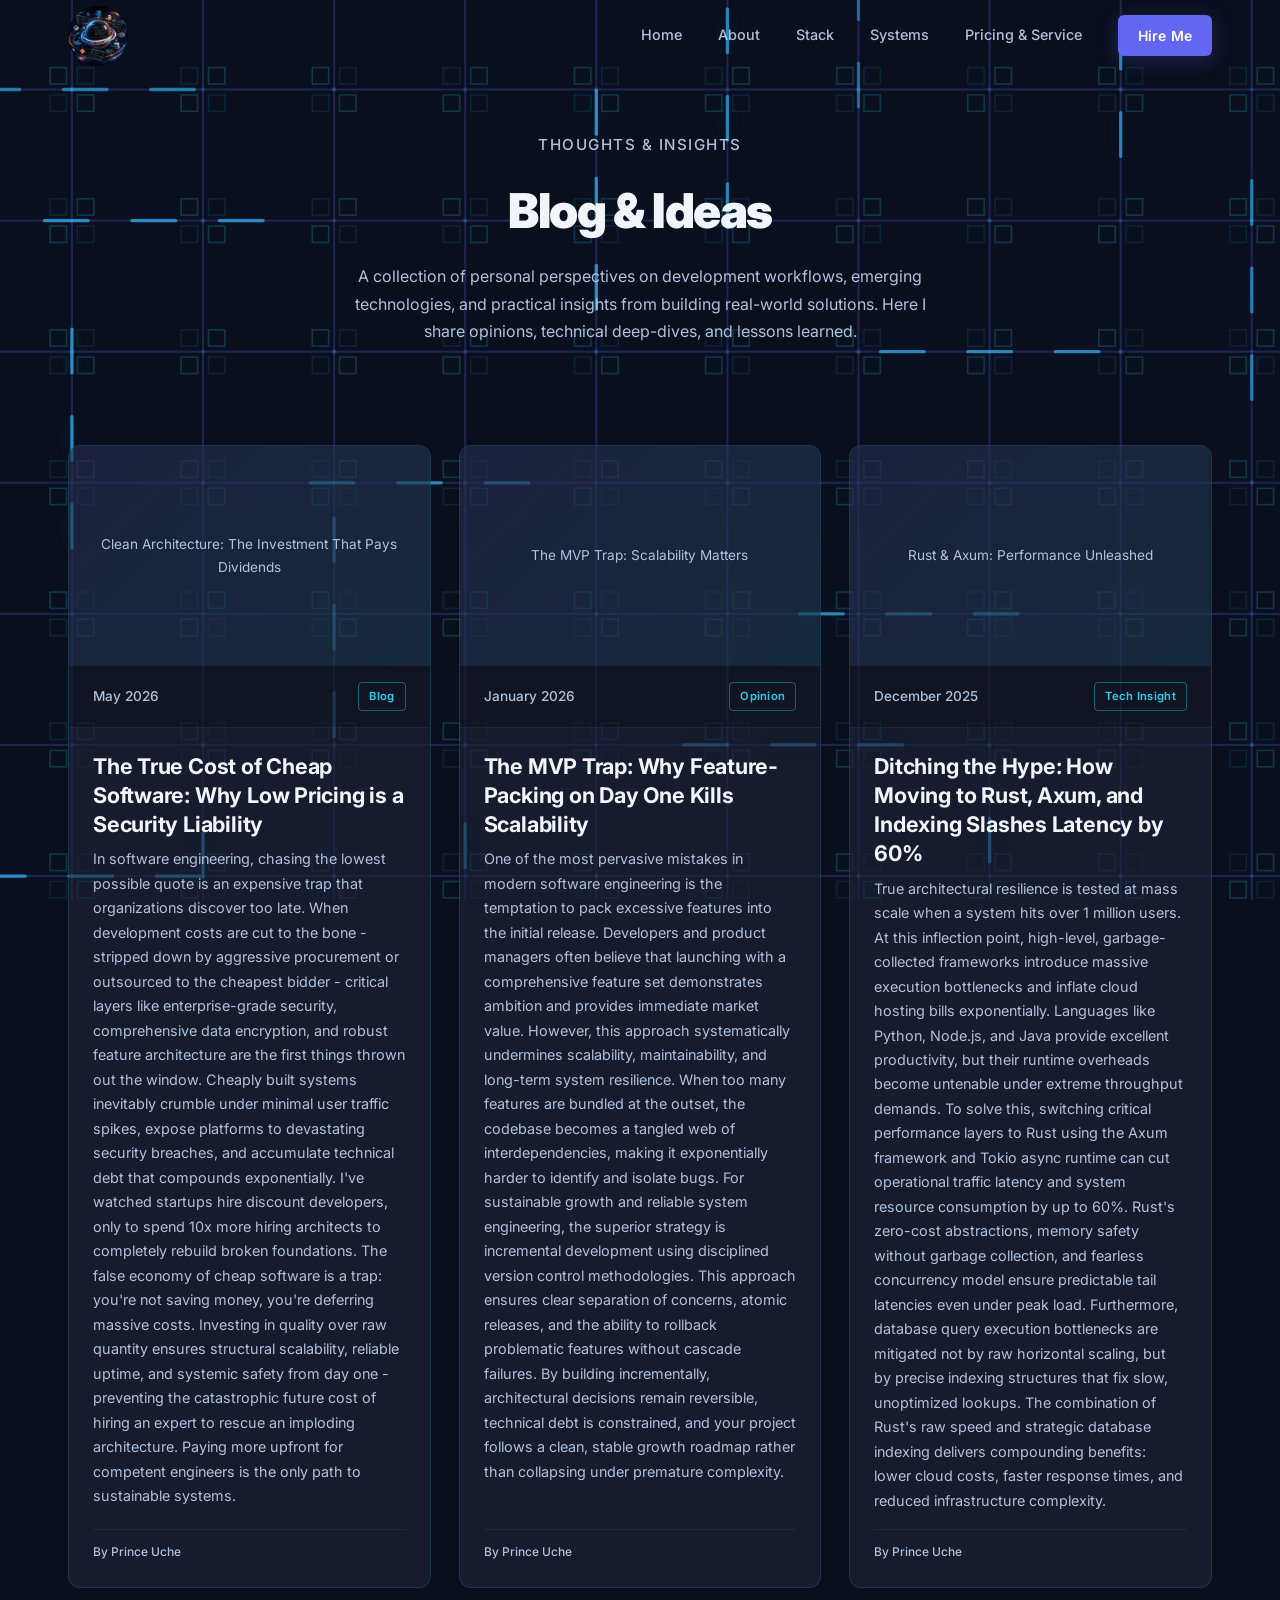
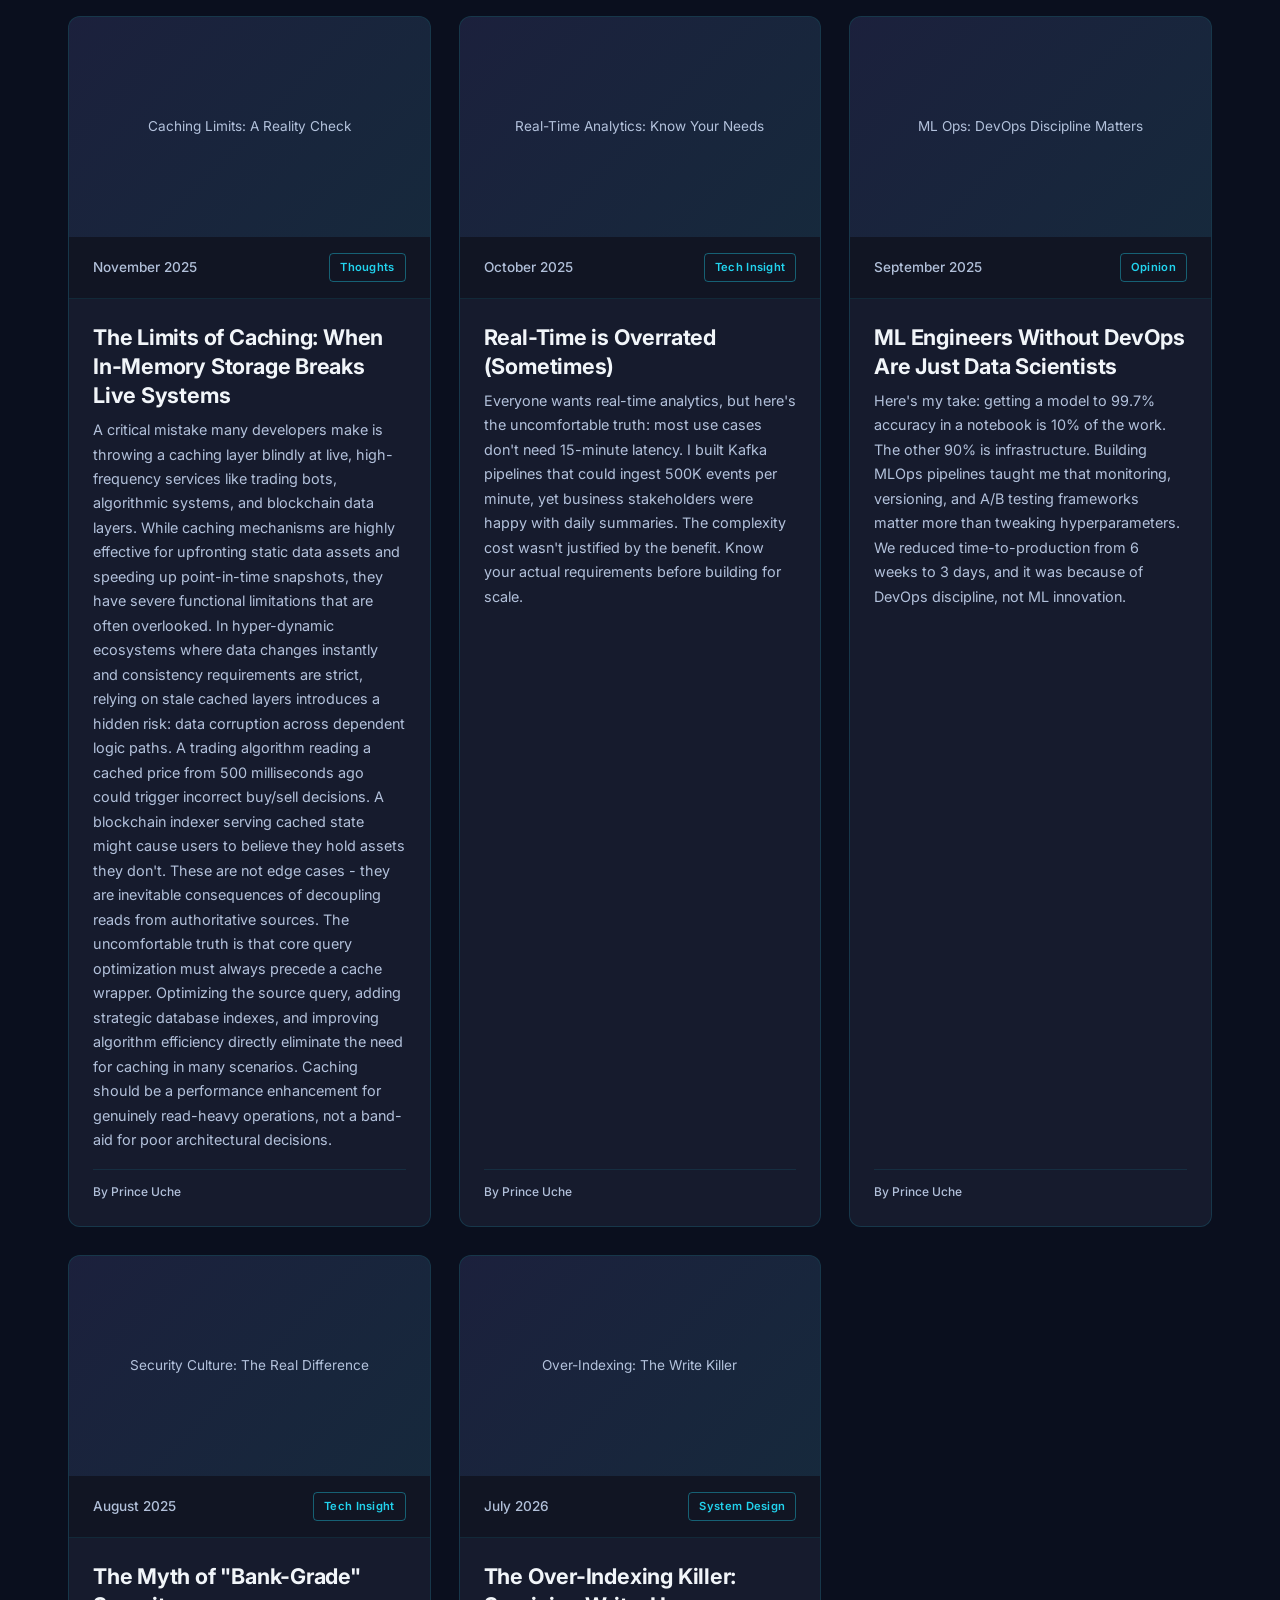
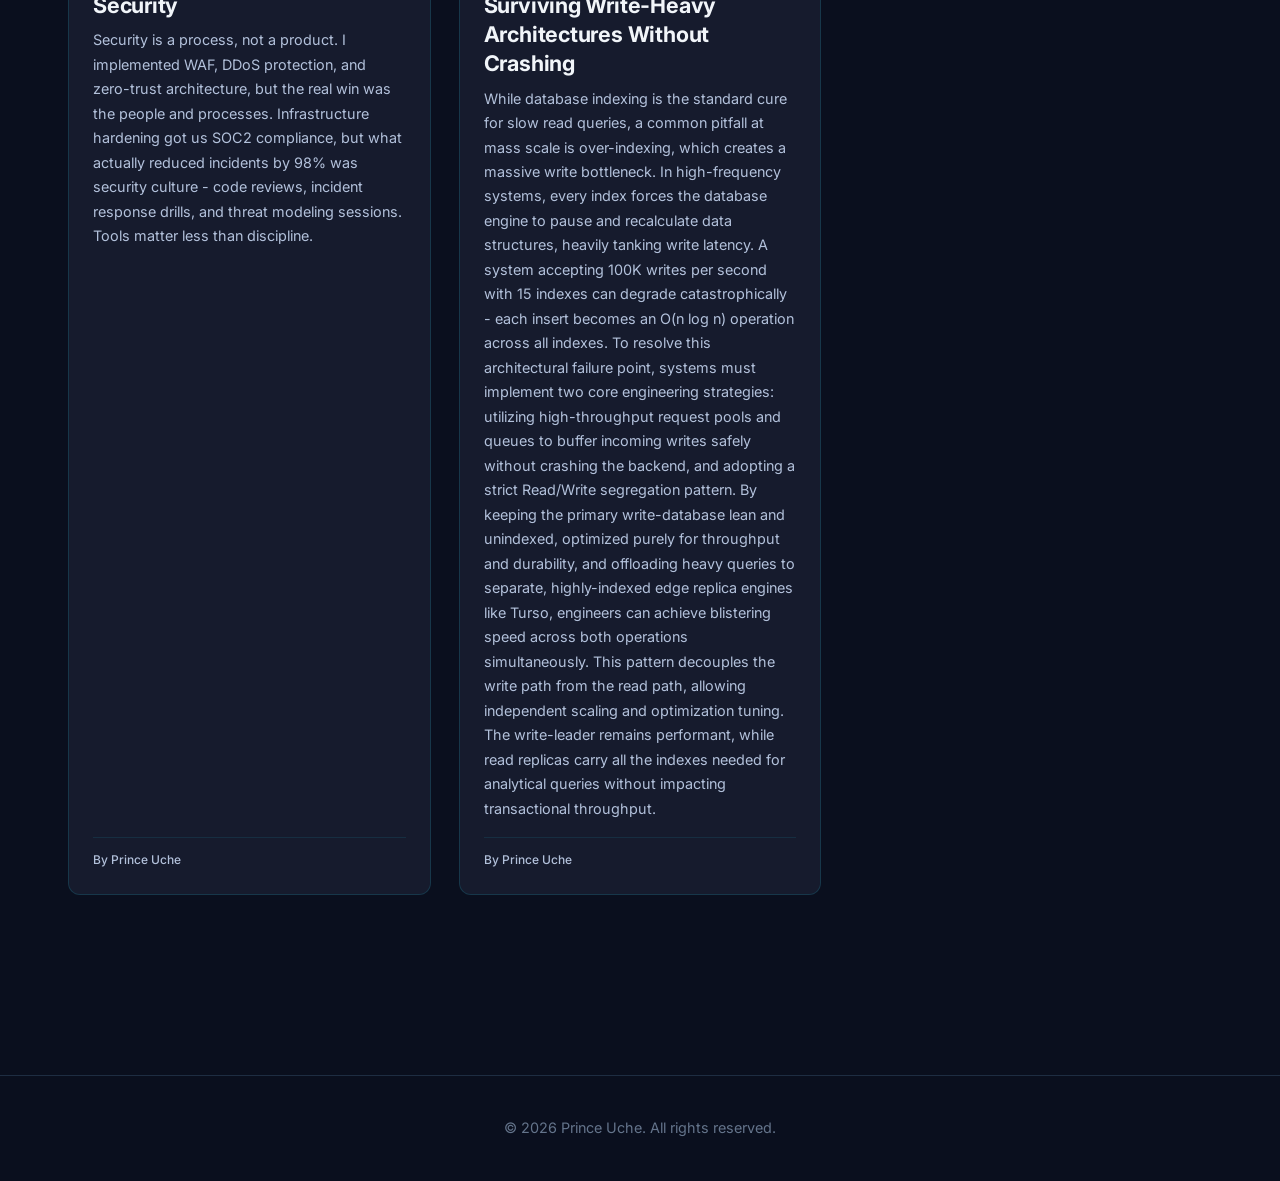
==== commit c60ac1c9: "updated index.html, casestudies.html, works.html, styles.css" ====
--- a/casestudies.html
+++ b/casestudies.html
@@ -224,9 +224,9 @@
       <div class="nav-links" id="navLinks">
         <a href="index.html" class="nav-link">Home</a>
         <a href="index.html#about" class="nav-link">About</a>
-        <a href="index.html#skills" class="nav-link">Skills</a>
-        <a href="index.html#projects" class="nav-link">Stack</a>
-        <a href="pricing&service.html" class="nav-link">Pricing&Service</a>
+        <a href="index.html#skills" class="nav-link">Stack</a>
+        <a href="index.html#projects" class="nav-link">Systems</a>
+        <a href="pricing&service.html" class="nav-link active">Pricing & Service</a>
         <a href="index.html#contact" class="btn btn-primary btn-sm">Hire Me</a>
       </div>
       <button class="hamburger" id="hamburger" aria-label="Toggle menu" aria-expanded="false">
@@ -266,7 +266,7 @@
           <p class="case-study-excerpt">
             In software engineering, chasing the lowest possible quote is an expensive trap that organizations discover too late. When development costs are cut to the bone - stripped down by aggressive procurement or outsourced to the cheapest bidder - critical layers like enterprise-grade security, comprehensive data encryption, and robust feature architecture are the first things thrown out the window. Cheaply built systems inevitably crumble under minimal user traffic spikes, expose platforms to devastating security breaches, and accumulate technical debt that compounds exponentially. I've watched startups hire discount developers, only to spend 10x more hiring architects to completely rebuild broken foundations. The false economy of cheap software is a trap: you're not saving money, you're deferring massive costs. Investing in quality over raw quantity ensures structural scalability, reliable uptime, and systemic safety from day one - preventing the catastrophic future cost of hiring an expert to rescue an imploding architecture. Paying more upfront for competent engineers is the only path to sustainable systems.
           </p>
-          <div class="case-study-author">By Prince Praise</div>
+          <div class="case-study-author">By Prince Uche</div>
         </div>
       </div>
 
@@ -286,7 +286,7 @@
           <p class="case-study-excerpt">
             One of the most pervasive mistakes in modern software engineering is the temptation to pack excessive features into the initial release. Developers and product managers often believe that launching with a comprehensive feature set demonstrates ambition and provides immediate market value. However, this approach systematically undermines scalability, maintainability, and long-term system resilience. When too many features are bundled at the outset, the codebase becomes a tangled web of interdependencies, making it exponentially harder to identify and isolate bugs. For sustainable growth and reliable system engineering, the superior strategy is incremental development using disciplined version control methodologies. This approach ensures clear separation of concerns, atomic releases, and the ability to rollback problematic features without cascade failures. By building incrementally, architectural decisions remain reversible, technical debt is constrained, and your project follows a clean, stable growth roadmap rather than collapsing under premature complexity.
           </p>
-          <div class="case-study-author">By Prince Praise</div>
+          <div class="case-study-author">By Prince Uche</div>
         </div>
       </div>
 
@@ -306,7 +306,7 @@
           <p class="case-study-excerpt">
             True architectural resilience is tested at mass scale when a system hits over 1 million users. At this inflection point, high-level, garbage-collected frameworks introduce massive execution bottlenecks and inflate cloud hosting bills exponentially. Languages like Python, Node.js, and Java provide excellent productivity, but their runtime overheads become untenable under extreme throughput demands. To solve this, switching critical performance layers to Rust using the Axum framework and Tokio async runtime can cut operational traffic latency and system resource consumption by up to 60%. Rust's zero-cost abstractions, memory safety without garbage collection, and fearless concurrency model ensure predictable tail latencies even under peak load. Furthermore, database query execution bottlenecks are mitigated not by raw horizontal scaling, but by precise indexing structures that fix slow, unoptimized lookups. The combination of Rust's raw speed and strategic database indexing delivers compounding benefits: lower cloud costs, faster response times, and reduced infrastructure complexity.
           </p>
-          <div class="case-study-author">By Prince Praise</div>
+          <div class="case-study-author">By Prince Uche</div>
         </div>
       </div>
 
@@ -326,7 +326,7 @@
           <p class="case-study-excerpt">
             A critical mistake many developers make is throwing a caching layer blindly at live, high-frequency services like trading bots, algorithmic systems, and blockchain data layers. While caching mechanisms are highly effective for upfronting static data assets and speeding up point-in-time snapshots, they have severe functional limitations that are often overlooked. In hyper-dynamic ecosystems where data changes instantly and consistency requirements are strict, relying on stale cached layers introduces a hidden risk: data corruption across dependent logic paths. A trading algorithm reading a cached price from 500 milliseconds ago could trigger incorrect buy/sell decisions. A blockchain indexer serving cached state might cause users to believe they hold assets they don't. These are not edge cases - they are inevitable consequences of decoupling reads from authoritative sources. The uncomfortable truth is that core query optimization must always precede a cache wrapper. Optimizing the source query, adding strategic database indexes, and improving algorithm efficiency directly eliminate the need for caching in many scenarios. Caching should be a performance enhancement for genuinely read-heavy operations, not a band-aid for poor architectural decisions.
           </p>
-          <div class="case-study-author">By Prince Praise</div>
+          <div class="case-study-author">By Prince Uche</div>
         </div>
       </div>
 
@@ -406,7 +406,7 @@
           <p class="case-study-excerpt">
             While database indexing is the standard cure for slow read queries, a common pitfall at mass scale is over-indexing, which creates a massive write bottleneck. In high-frequency systems, every index forces the database engine to pause and recalculate data structures, heavily tanking write latency. A system accepting 100K writes per second with 15 indexes can degrade catastrophically - each insert becomes an O(n log n) operation across all indexes. To resolve this architectural failure point, systems must implement two core engineering strategies: utilizing high-throughput request pools and queues to buffer incoming writes safely without crashing the backend, and adopting a strict Read/Write segregation pattern. By keeping the primary write-database lean and unindexed, optimized purely for throughput and durability, and offloading heavy queries to separate, highly-indexed edge replica engines like Turso, engineers can achieve blistering speed across both operations simultaneously. This pattern decouples the write path from the read path, allowing independent scaling and optimization tuning. The write-leader remains performant, while read replicas carry all the indexes needed for analytical queries without impacting transactional throughput.
           </p>
-          <div class="case-study-author">By Prince Praise</div>
+          <div class="case-study-author">By Prince Uche</div>
         </div>
       </div>
 
--- a/styles.css
+++ b/styles.css
@@ -13,7 +13,7 @@
   --color-accent-glow:  rgba(34, 211, 238, 0.15);
   --color-success:      #10B981;
   --text-primary:       #F1F5F9;
-  --text-secondary:     #94A3B8;
+  --text-secondary:     #c3d3ede7;
   --text-muted:         #64748B;
   --border:             #1E2D42;
   --border-bright:      #2D3F57;
@@ -935,6 +935,7 @@
 .backend-proj  { background: rgba(99,102,241,0.15); color: #818CF8; border: 1px solid rgba(99,102,241,0.3); }
 .frontend-proj { background: rgba(251,146,60,0.12); color: #FB923C; border: 1px solid rgba(251,146,60,0.25); }
 .fullstack-proj{ background: rgba(16,185,129,0.1);  color: #34D399; border: 1px solid rgba(16,185,129,0.25); }
+.automation-proj {background: rgba(45, 212, 190, 0.039); color: #39ecd4; border: 1px solid rgba(32, 177, 158, 0.3); }
 
 .project-header { display: flex; justify-content: space-between; align-items: flex-start; }
 .project-icon   { font-size: 2.25rem; line-height: 1; }
@@ -1364,7 +1365,7 @@
   gap: 56px;
   align-items: center;
   animation: fadeInUp 0.6s ease both;
-  background: linear-gradient(145deg, rgba(17,24,39,0.3), rgba(15,23,42,0.3));
+  background: linear-gradient(145deg, rgba(0, 0, 0, 0.919), rgba(5, 8, 15, 0.3));
   border: 1px solid var(--border);
   border-radius: var(--radius-lg);
   padding: 16px;
@@ -1373,7 +1374,7 @@
 
 .work-item:hover {
   transform: translateY(-4px);
-  border-color: rgba(99,102,241,0.4);
+  border-color: rgba(106, 108, 247, 0.216);
   box-shadow: 0 15px 40px rgba(99,102,241,0.1);
 }
 
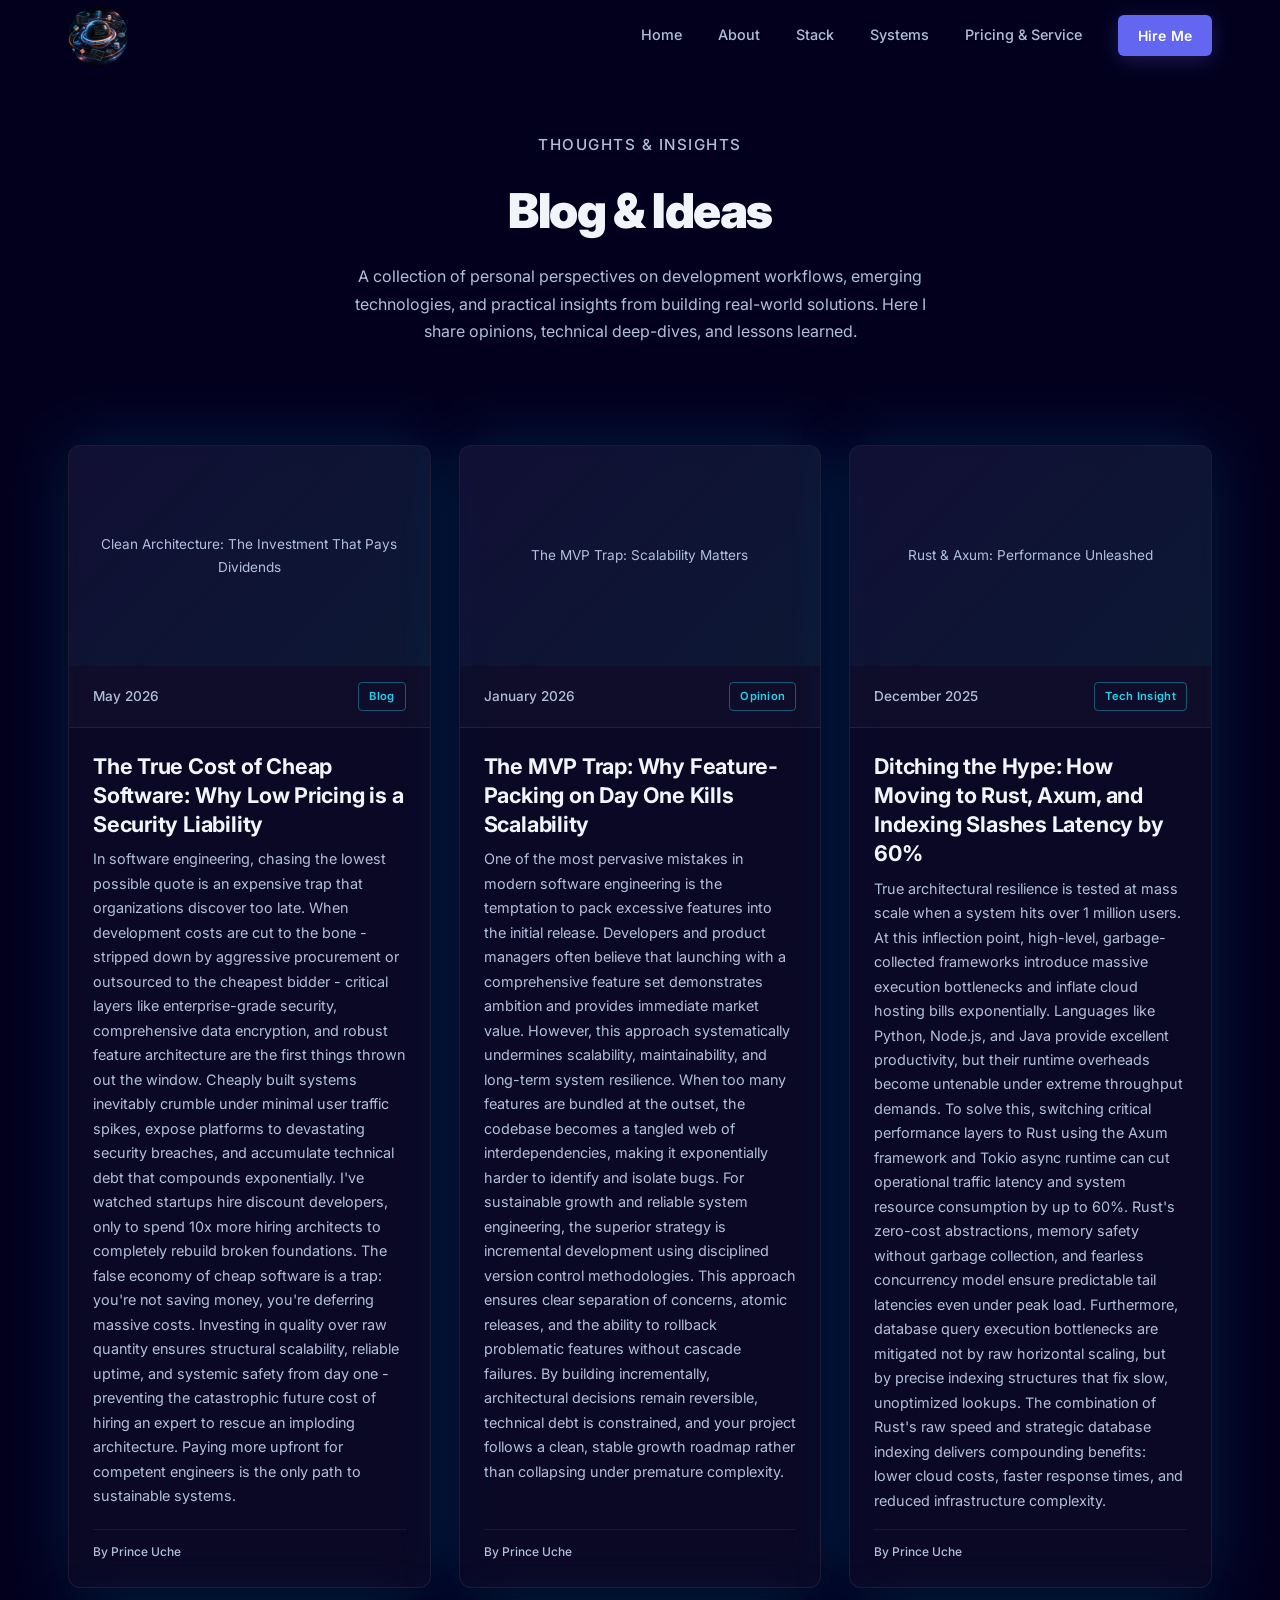
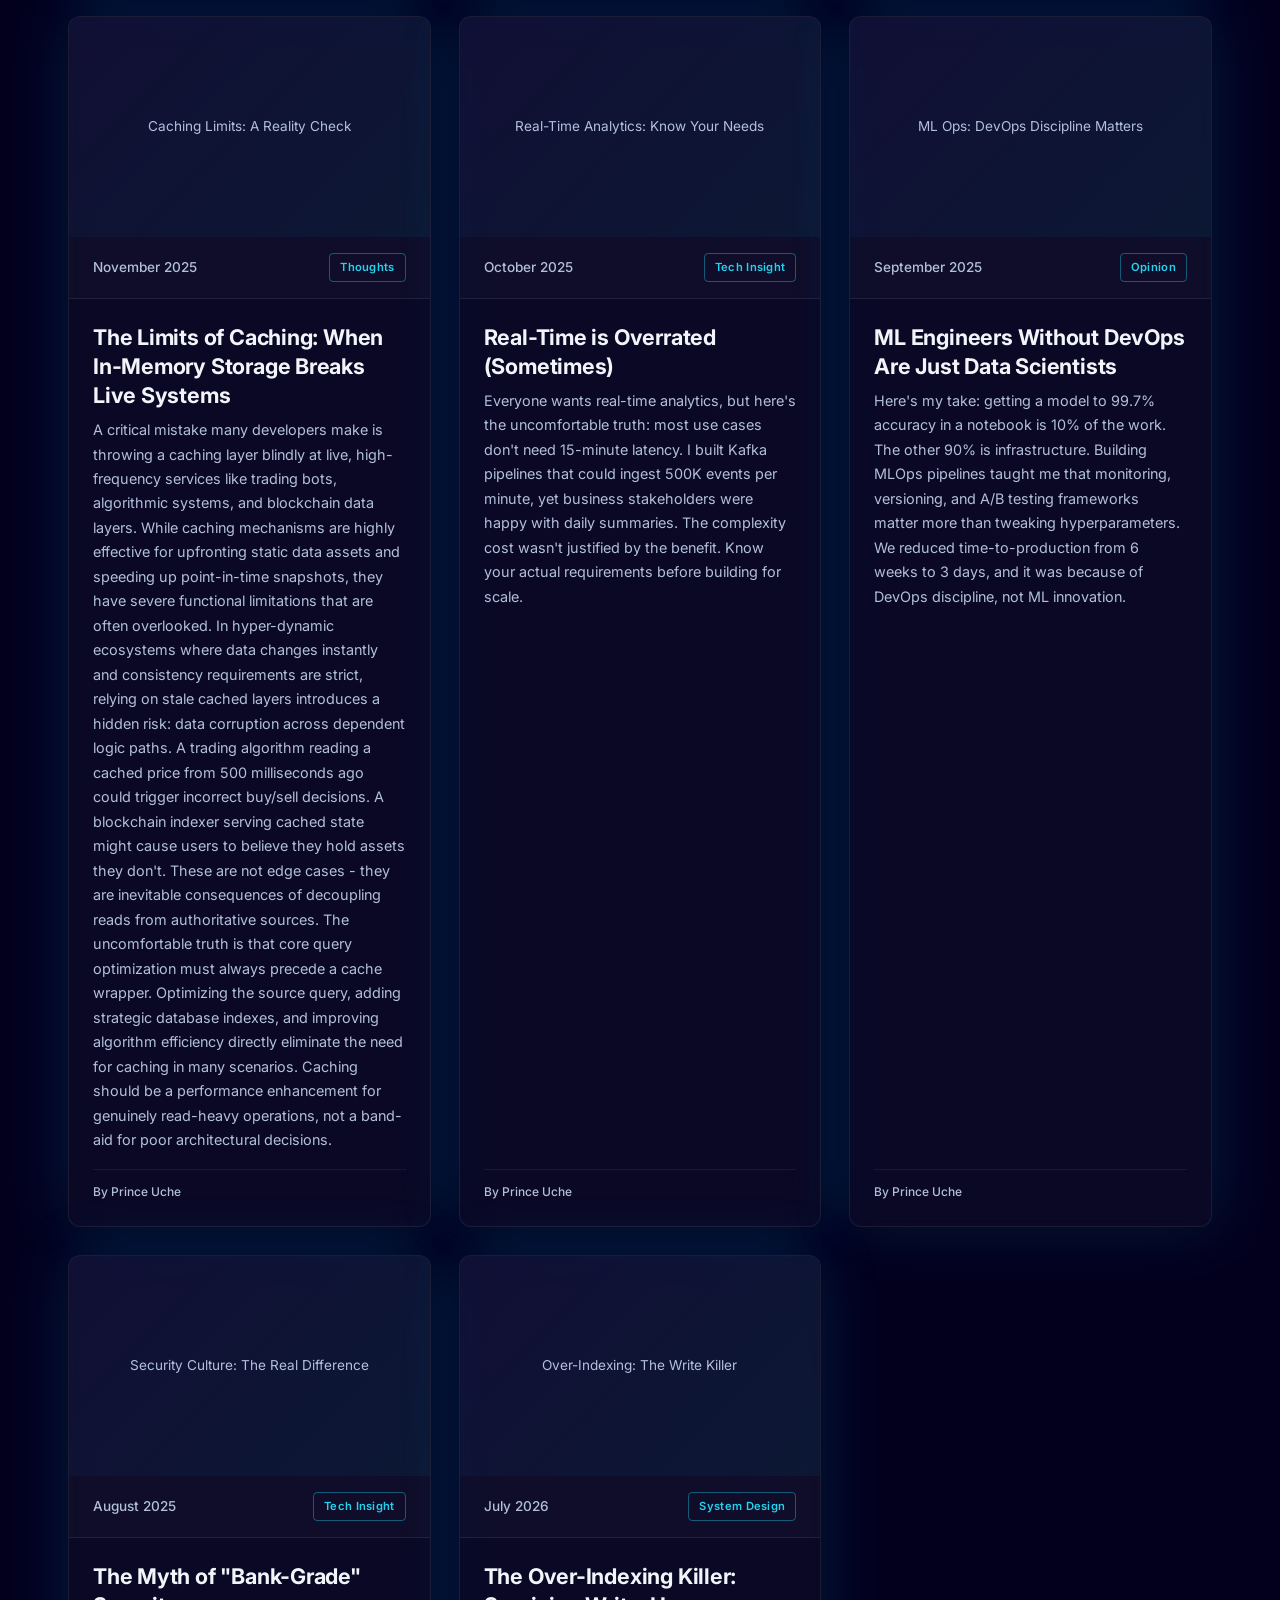
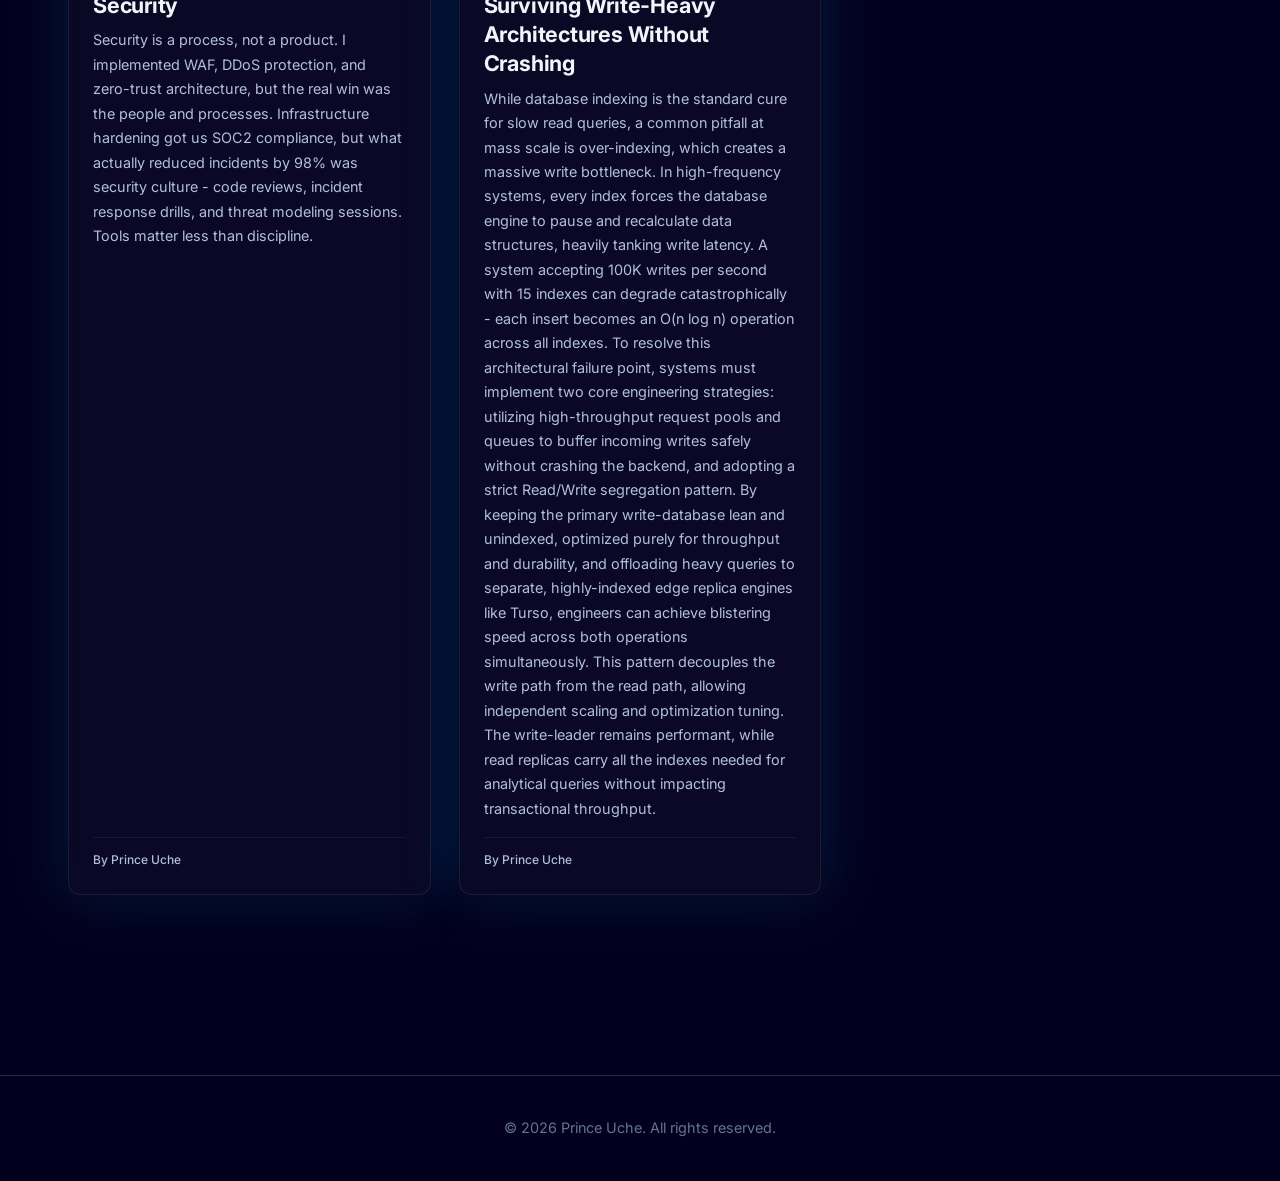
==== commit f8be1883: "background animation replaced" ====
--- a/casestudies.html
+++ b/casestudies.html
@@ -61,20 +61,23 @@
     .case-study-card {
       display: flex;
       flex-direction: column;
-      background: rgba(30, 35, 55, 0.6);
-      border: 1px solid rgba(34, 211, 238, 0.15);
+      background: rgba(255, 255, 255, 0.03);
+      backdrop-filter: blur(12px);
+      -webkit-backdrop-filter: blur(12px);
+      border: 1px solid rgba(255, 255, 255, 0.08);
       border-radius: 12px;
       overflow: hidden;
       transition: all 0.3s ease;
       height: 100%;
       cursor: pointer;
+      box-shadow: 0 8px 32px rgba(0, 0, 0, 0.3), 0 0 60px rgba(0, 162, 255, 0.2);
     }
 
     .case-study-card:hover {
-      border-color: rgba(34, 211, 238, 0.35);
-      background: rgba(30, 35, 55, 0.8);
+      border-color: rgba(255, 255, 255, 0.15);
+      background: rgba(255, 255, 255, 0.05);
       transform: translateY(-2px);
-      box-shadow: 0 8px 24px rgba(0, 0, 0, 0.4);
+      box-shadow: 0 12px 48px rgba(0, 0, 0, 0.25), 0 0 80px rgba(0, 162, 255, 0.3);
     }
 
     /* Asset/Image Area */
@@ -104,9 +107,9 @@
       justify-content: space-between;
       align-items: center;
       padding: 16px 24px;
-      border-bottom: 1px solid rgba(34, 211, 238, 0.1);
+      border-bottom: 1px solid rgba(255, 255, 255, 0.08);
       font-size: 0.8rem;
-      background: rgba(0, 0, 0, 0.2);
+      background: rgba(255, 255, 255, 0.02);
     }
 
     .case-study-date {
--- a/styles.css
+++ b/styles.css
@@ -50,7 +50,7 @@
 
 body {
   font-family: var(--font-sans);
-  background: var(--bg-primary);
+  background: #03001e;
   color: var(--text-primary);
   line-height: 1.7;
   overflow-x: hidden;
@@ -77,6 +77,8 @@
   height: 100%;
   z-index: -1000;
   pointer-events: none;
+  opacity: 0;
+  display: none;
 }
 /* ============================================================
    Typography Utilities
@@ -433,27 +435,25 @@
 
 /* ============ GLASS TERMINAL CARD ============ */
 .glass-terminal {
-  background: rgba(16, 185, 129, 0.08);
-  backdrop-filter: blur(20px);
-  -webkit-backdrop-filter: blur(20px);
-  border: 1.5px solid rgba(16, 185, 129, 0.2);
+  background: rgba(255, 255, 255, 0.03);
+  backdrop-filter: blur(12px);
+  -webkit-backdrop-filter: blur(12px);
+  border: 1.5px solid rgba(255, 255, 255, 0.08);
   border-radius: 16px;
   box-shadow: 
-    0 20px 60px rgba(0, 0, 0, 0.35),
-    0 0 120px rgba(16, 185, 129, 0.08),
-    inset 0 1px 0 rgba(255, 255, 255, 0.1),
-    inset 0 0 20px rgba(16, 185, 129, 0.05);
+    0 8px 32px rgba(0, 0, 0, 0.3),
+    0 0 80px rgba(0, 162, 255, 0.2),
+    inset 0 1px 0 rgba(255, 255, 255, 0.1);
   overflow: hidden;
   transition: all 0.4s ease;
 }
 
 .glass-terminal:hover {
-  border-color: rgba(16, 185, 129, 0.35);
+  border-color: rgba(255, 255, 255, 0.15);
   box-shadow: 
-    0 25px 80px rgba(0, 0, 0, 0.3),
-    0 0 150px rgba(16, 185, 129, 0.12),
-    inset 0 1px 0 rgba(255, 255, 255, 0.15),
-    inset 0 0 30px rgba(16, 185, 129, 0.08);
+    0 12px 48px rgba(0, 0, 0, 0.25),
+    0 0 120px rgba(0, 162, 255, 0.3),
+    inset 0 1px 0 rgba(255, 255, 255, 0.15);
   transform: translateY(-6px);
 }
 
@@ -814,7 +814,7 @@
    ============================================================ */
 .projects { 
   background: var(--bg-primary);
-  overflow: hidden;
+  overflow: visible;
 }
 
 /* ---- Project filter tabs (mirrors skill-filters) ---- */
@@ -848,7 +848,7 @@
   display: grid;
   grid-template-columns: repeat(3, 1fr);
   gap: 22px;
-  overflow: hidden;
+  overflow: visible;
 }
 
 /* ---- Project card ---- */
@@ -992,11 +992,14 @@
   display: flex;
   flex-direction: column;
   gap: 32px;
-  background: rgba(13, 20, 36, 0.6);
-  border: 1px solid var(--border);
+  background: rgba(255, 255, 255, 0.03);
+  backdrop-filter: blur(12px);
+  -webkit-backdrop-filter: blur(12px);
+  border: 1px solid rgba(255, 255, 255, 0.08);
   border-radius: var(--radius-md);
   padding: 36px 28px;
   transition: all var(--transition);
+  box-shadow: 0 8px 32px rgba(0, 0, 0, 0.3), 0 0 60px rgba(0, 162, 255, 0.2);
 }
 .contact-info-panel:hover {
   border-color: rgba(99, 102, 241, 0.3);
@@ -1172,15 +1175,19 @@
   display: flex;
   flex-direction: column;
   gap: 24px;
-  background: rgba(13, 20, 36, 0.4);
-  border: 1px solid var(--border);
+  background: rgba(255, 255, 255, 0.03);
+  backdrop-filter: blur(12px);
+  -webkit-backdrop-filter: blur(12px);
+  border: 1px solid rgba(255, 255, 255, 0.08);
   border-radius: var(--radius-md);
   padding: 36px 32px;
   transition: all var(--transition);
+  box-shadow: 0 8px 32px rgba(0, 0, 0, 0.3), 0 0 60px rgba(0, 162, 255, 0.2);
 }
 .contact-form:hover {
-  border-color: rgba(99, 102, 241, 0.3);
-  background: rgba(13, 20, 36, 0.6);
+  border-color: rgba(255, 255, 255, 0.15);
+  background: rgba(255, 255, 255, 0.05);
+  box-shadow: 0 12px 48px rgba(0, 0, 0, 0.25), 0 0 80px rgba(0, 162, 255, 0.3);
 }
 
 .form-group {
@@ -1809,6 +1816,14 @@
 .reveal { opacity: 0; transform: translateY(40px); transition: opacity 0.75s ease, transform 0.75s ease; }
 .reveal.visible { opacity: 1; transform: translateY(0); }
 
+/* Mobile: disable reveal animation on smaller viewports due to IntersectionObserver threshold limitations */
+@media (max-width: 768px) {
+  .reveal {
+    opacity: 1 !important;
+    transform: translateY(0) !important;
+  }
+}
+
 /* ============================================================
    Responsive — Large tablets (≤ 1024px)
    ============================================================ */
@@ -1847,8 +1862,17 @@
   /* Projects */
   .projects-grid { grid-template-columns: 1fr 1fr; }
   
+  .project-card {
+    animation: none !important;
+  }
+  
   .project-img {
     height: 160px;
+  }
+  
+  .project-img img {
+    filter: none !important;
+    will-change: auto;
   }
   
   .project-card:hover {
@@ -1938,6 +1962,12 @@
   .project-card {
     padding: 16px 12px;
     gap: 10px;
+    animation: none !important;
+  }
+  
+  .project-img img {
+    filter: none !important;
+    will-change: auto;
   }
   
   .project-header {
@@ -2019,13 +2049,19 @@
   .section-header { margin-bottom: 40px; }
 
   /* Reduce project card hover effects on mobile */
+  .project-card {
+    animation: none !important;
+  }
+  
   .project-card:hover {
-    transform: translateY(-2px) scale(1);
+    transform: translateY(-2px) scale(1) !important;
     box-shadow: 0 8px 20px rgba(99,102,241,0.15), var(--shadow-md);
   }
   
   .project-card:hover .project-img img {
-    transform: scale(1.02);
+    transform: scale(1.02) !important;
+    filter: none !important;
+    animation: none !important;
   }
 }
 
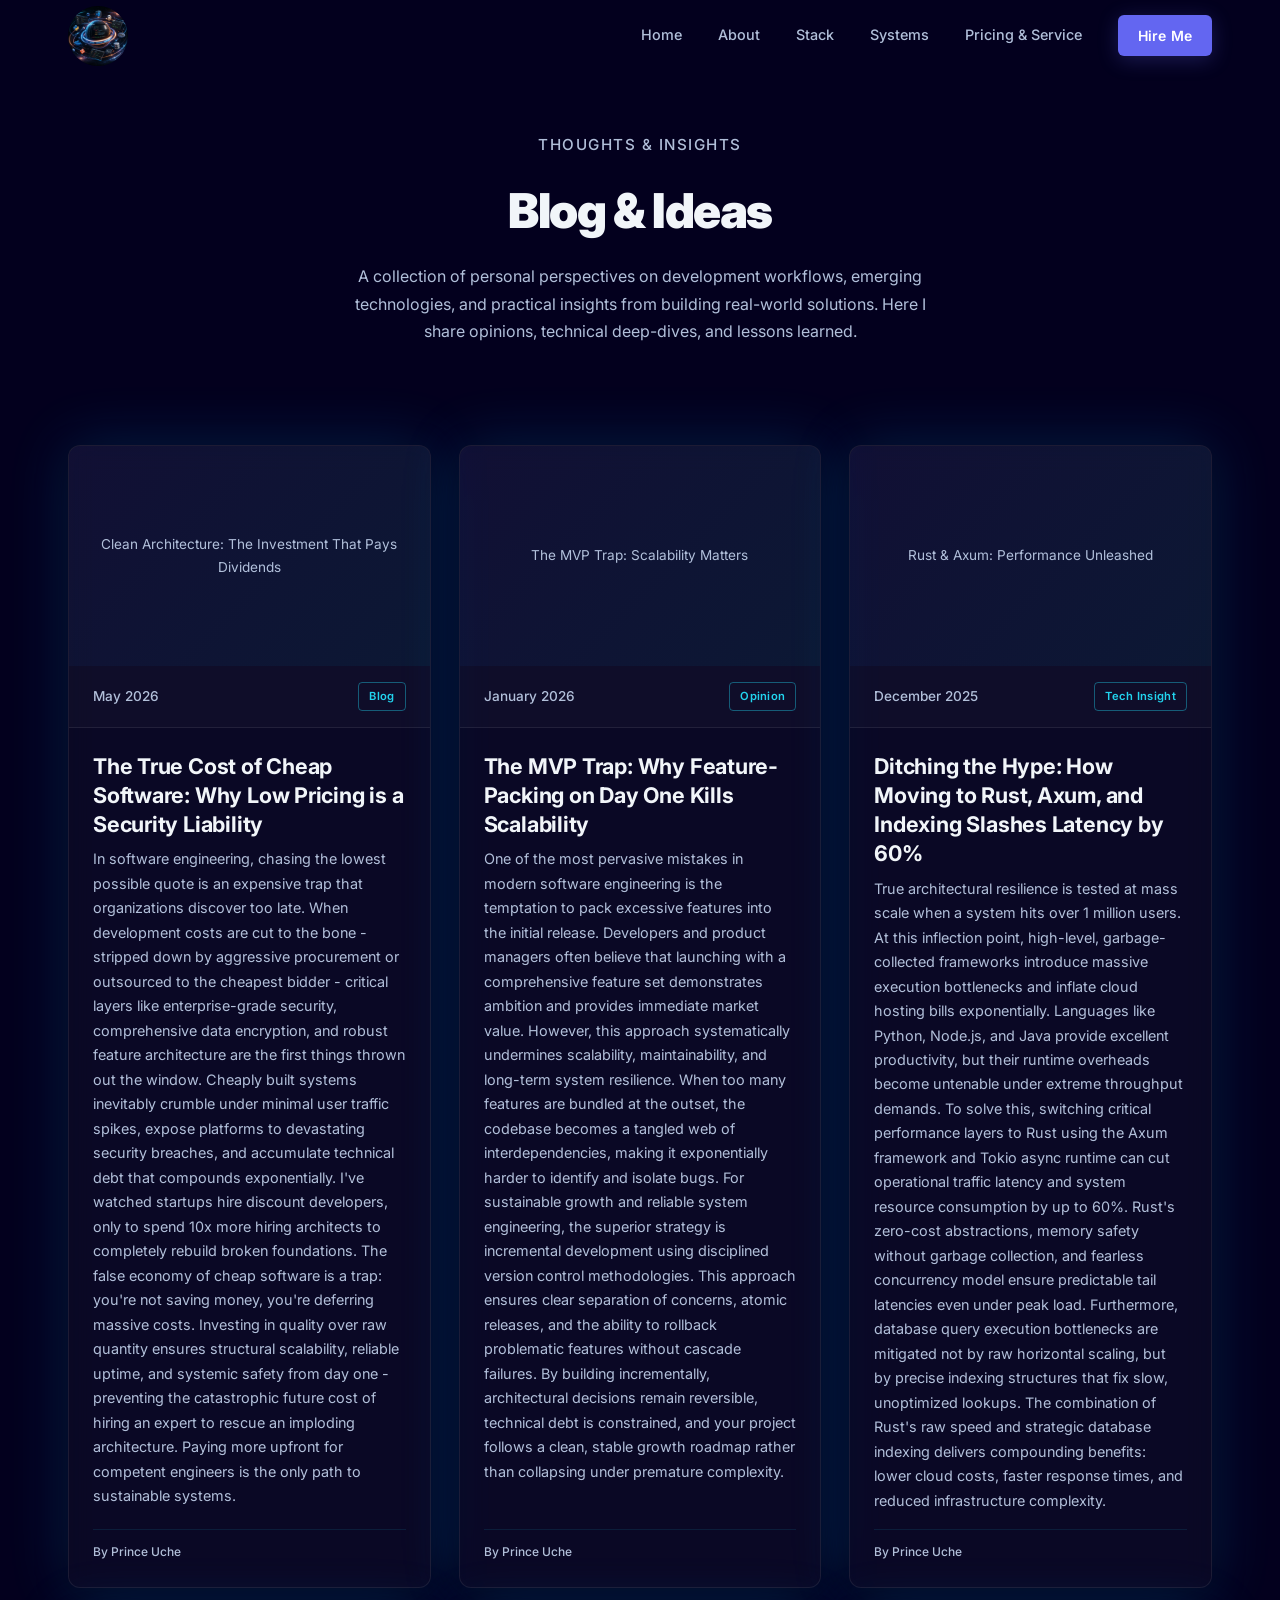
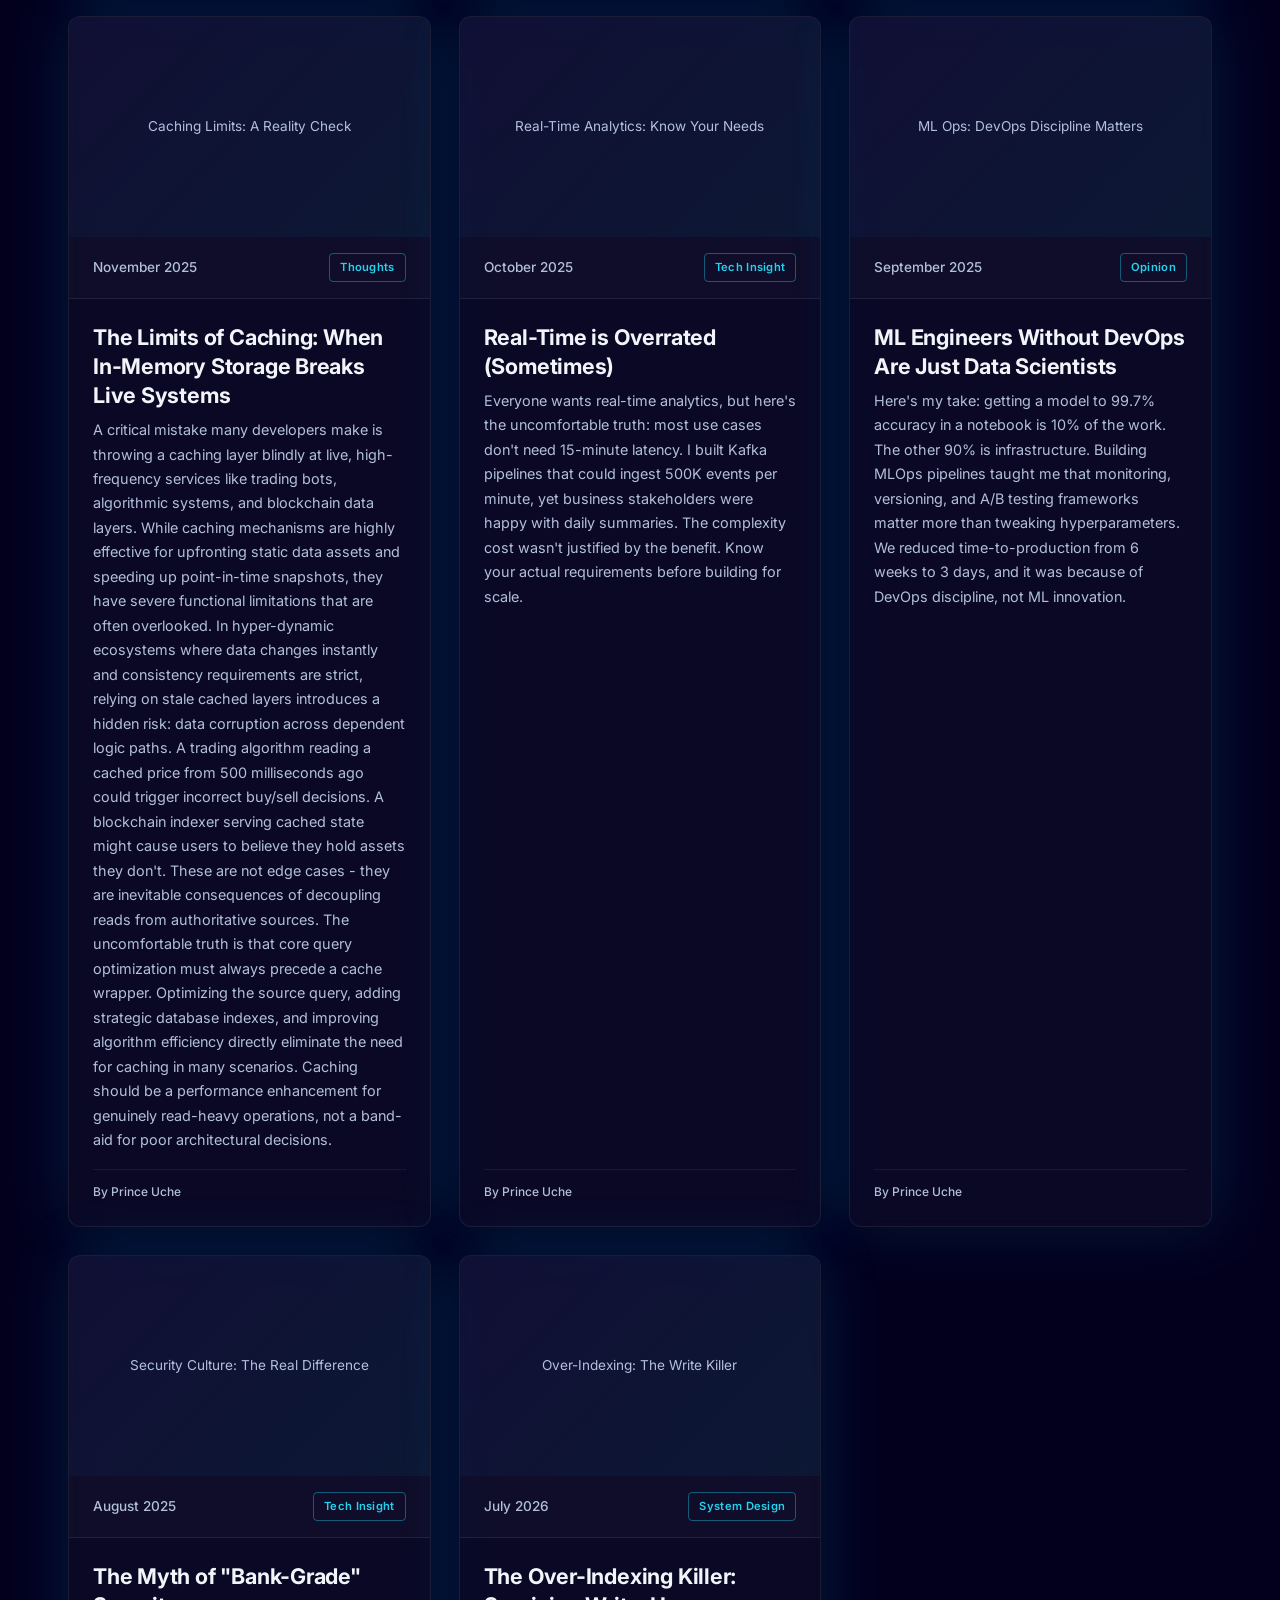
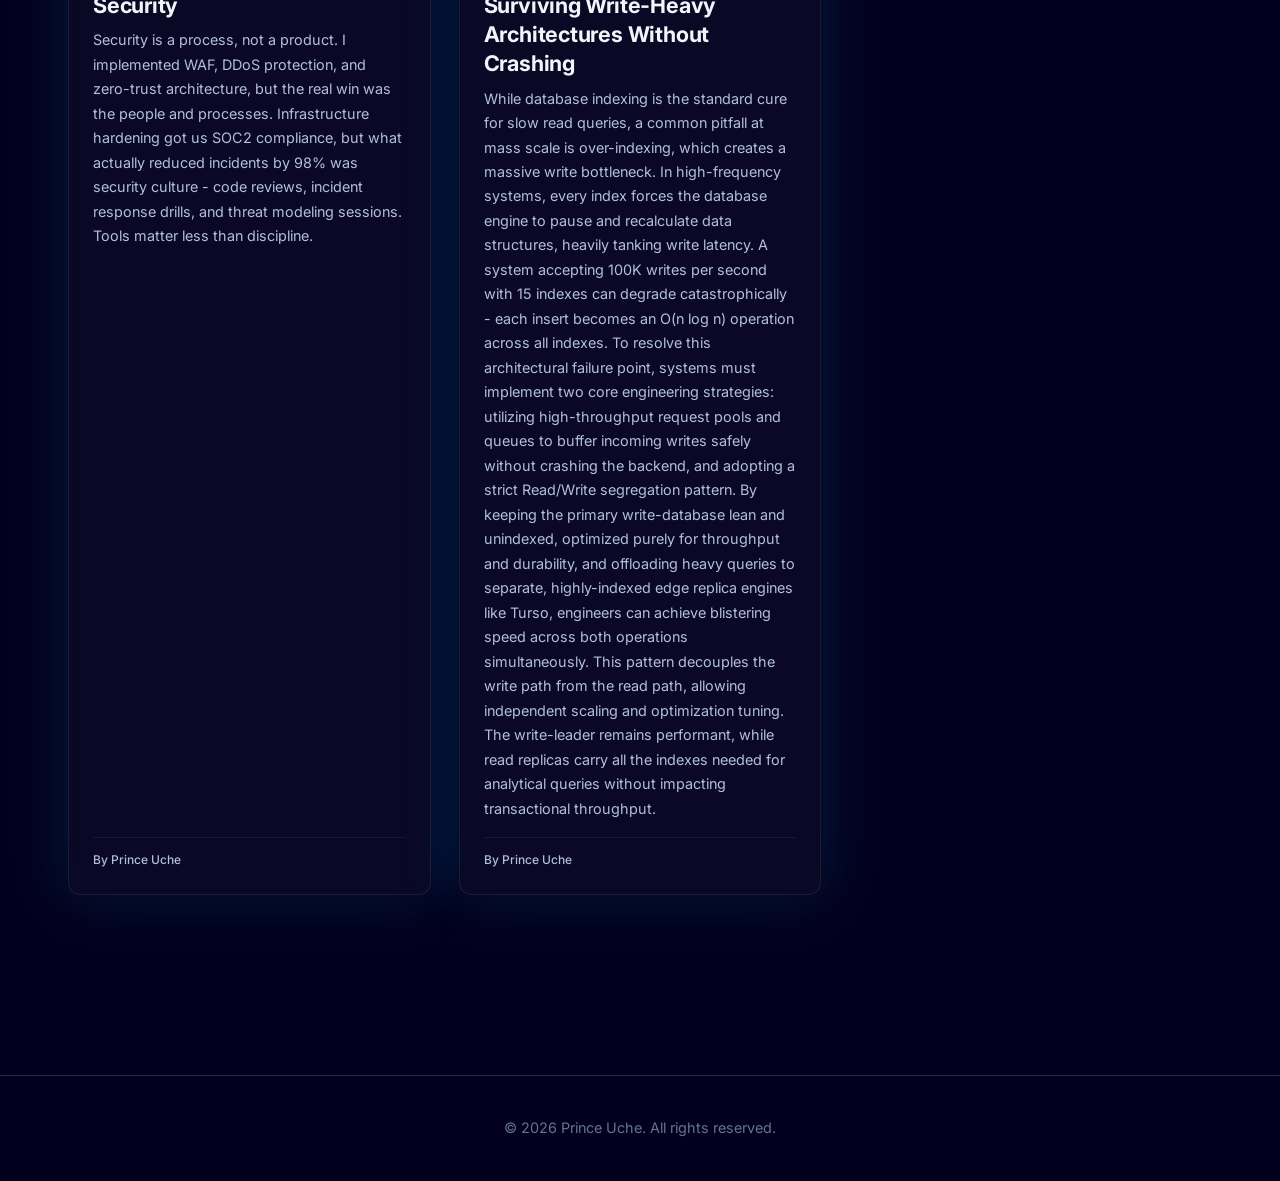
==== commit 6939c3dd: "UI updated" ====
--- a/casestudies.html
+++ b/casestudies.html
@@ -5,6 +5,7 @@
   <meta charset="UTF-8" />
   <meta name="viewport" content="width=device-width, initial-scale=1.0" />
   <title>Case Studies & Research | Digital Agency Portfolio</title>
+  <link rel="icon" href="pic/logo.webp" type="image/webp" />
   <link rel="preconnect" href="https://fonts.googleapis.com" />
   <link rel="preconnect" href="https://fonts.gstatic.com" crossorigin />
   <link
@@ -222,7 +223,7 @@
   <nav class="navbar" id="navbar" role="navigation" aria-label="Main navigation">
     <div class="nav-container">
       <a href="index.html" class="nav-logo" aria-label="Home">
-        <span class="logo-name"><img src="./pic/logo.png"></span><span class="logo-bracket"></span>
+        <span class="logo-name"><img src="./pic/logo.webp"></span><span class="logo-bracket"></span>
       </a>
       <div class="nav-links" id="navLinks">
         <a href="index.html" class="nav-link">Home</a>
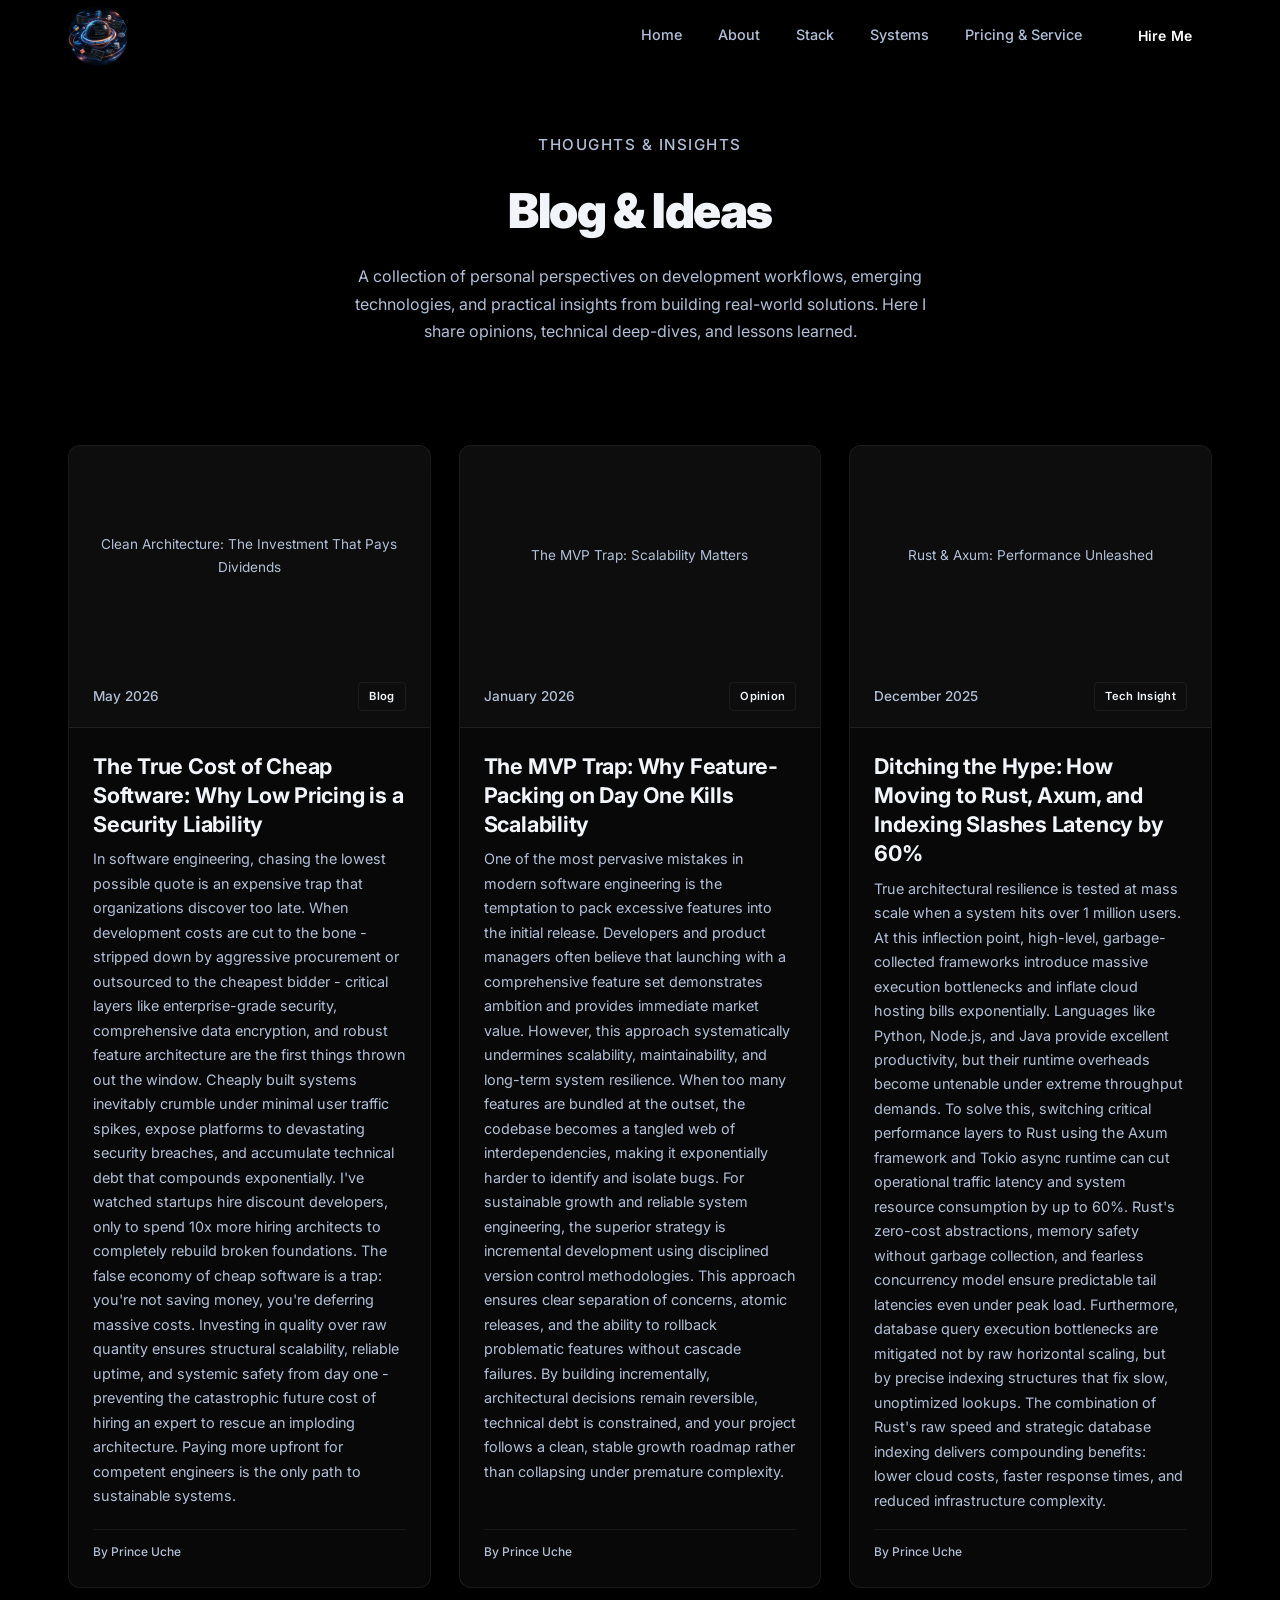
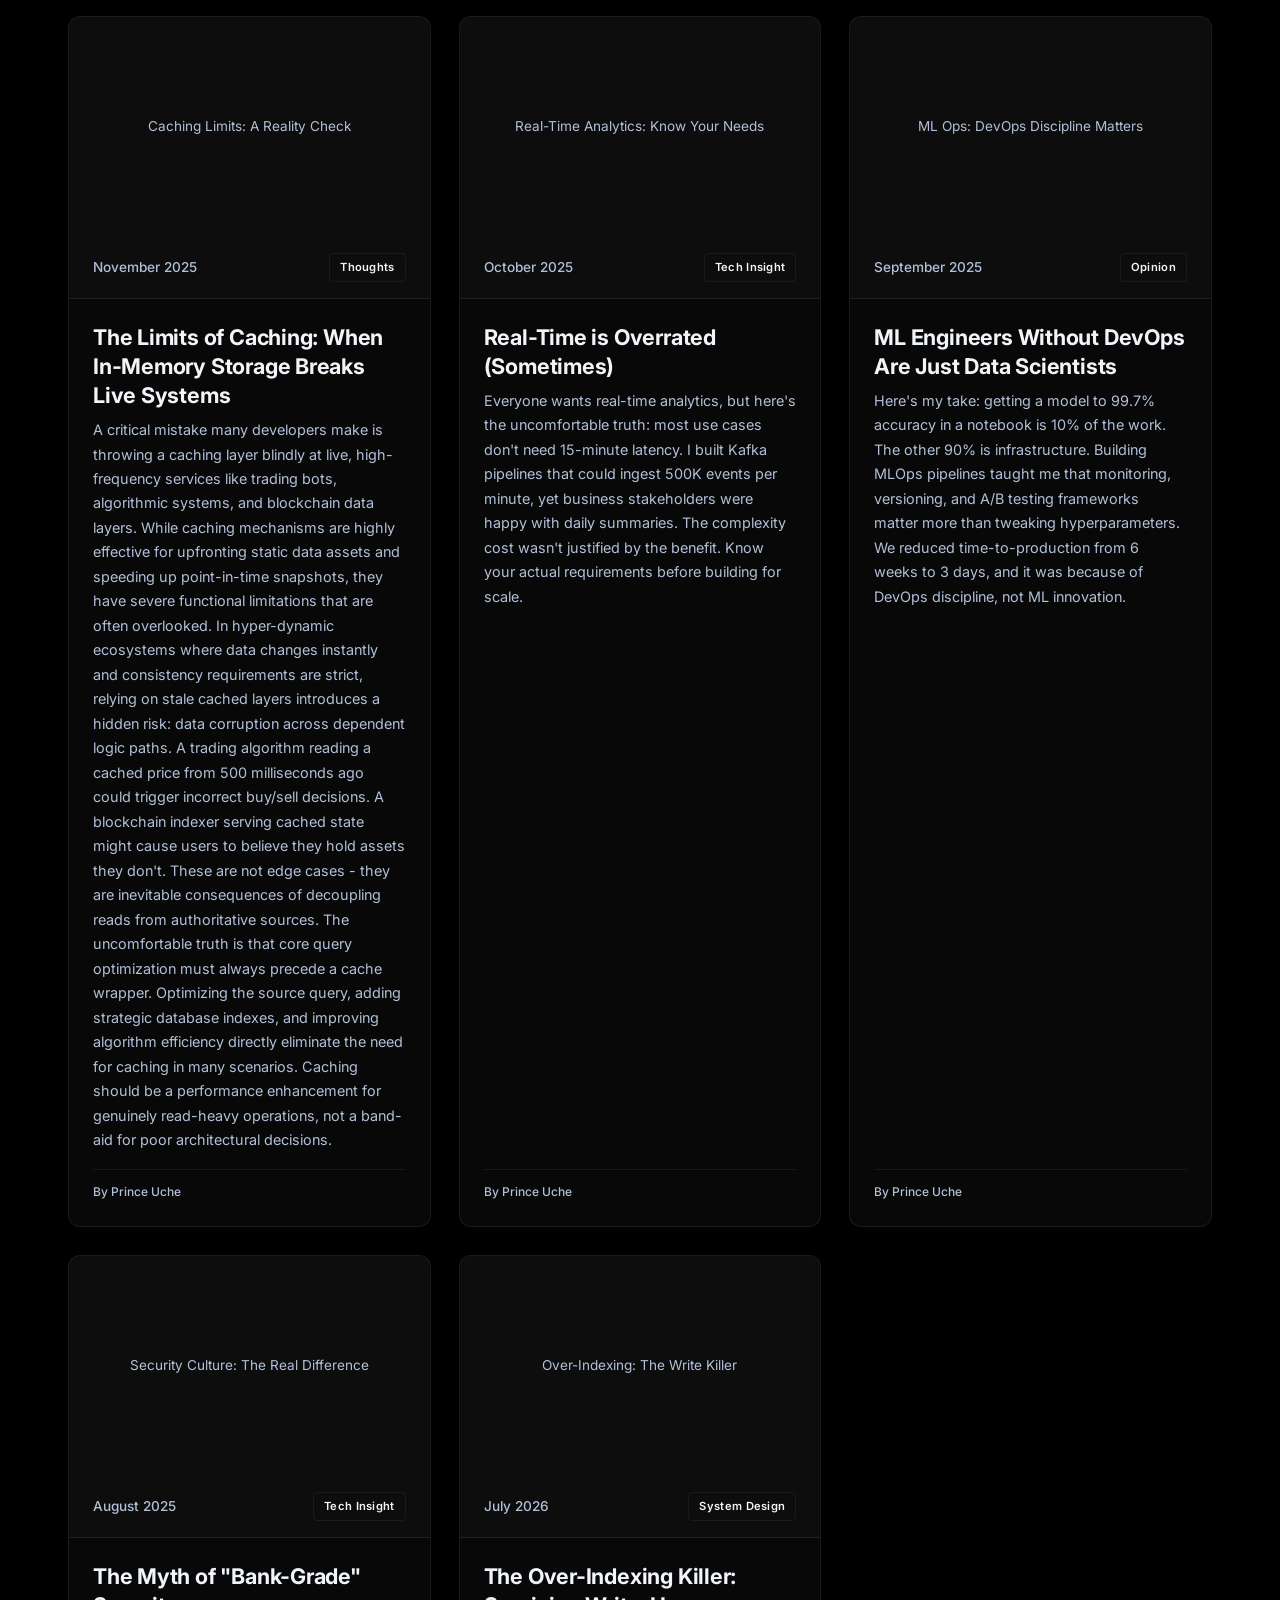
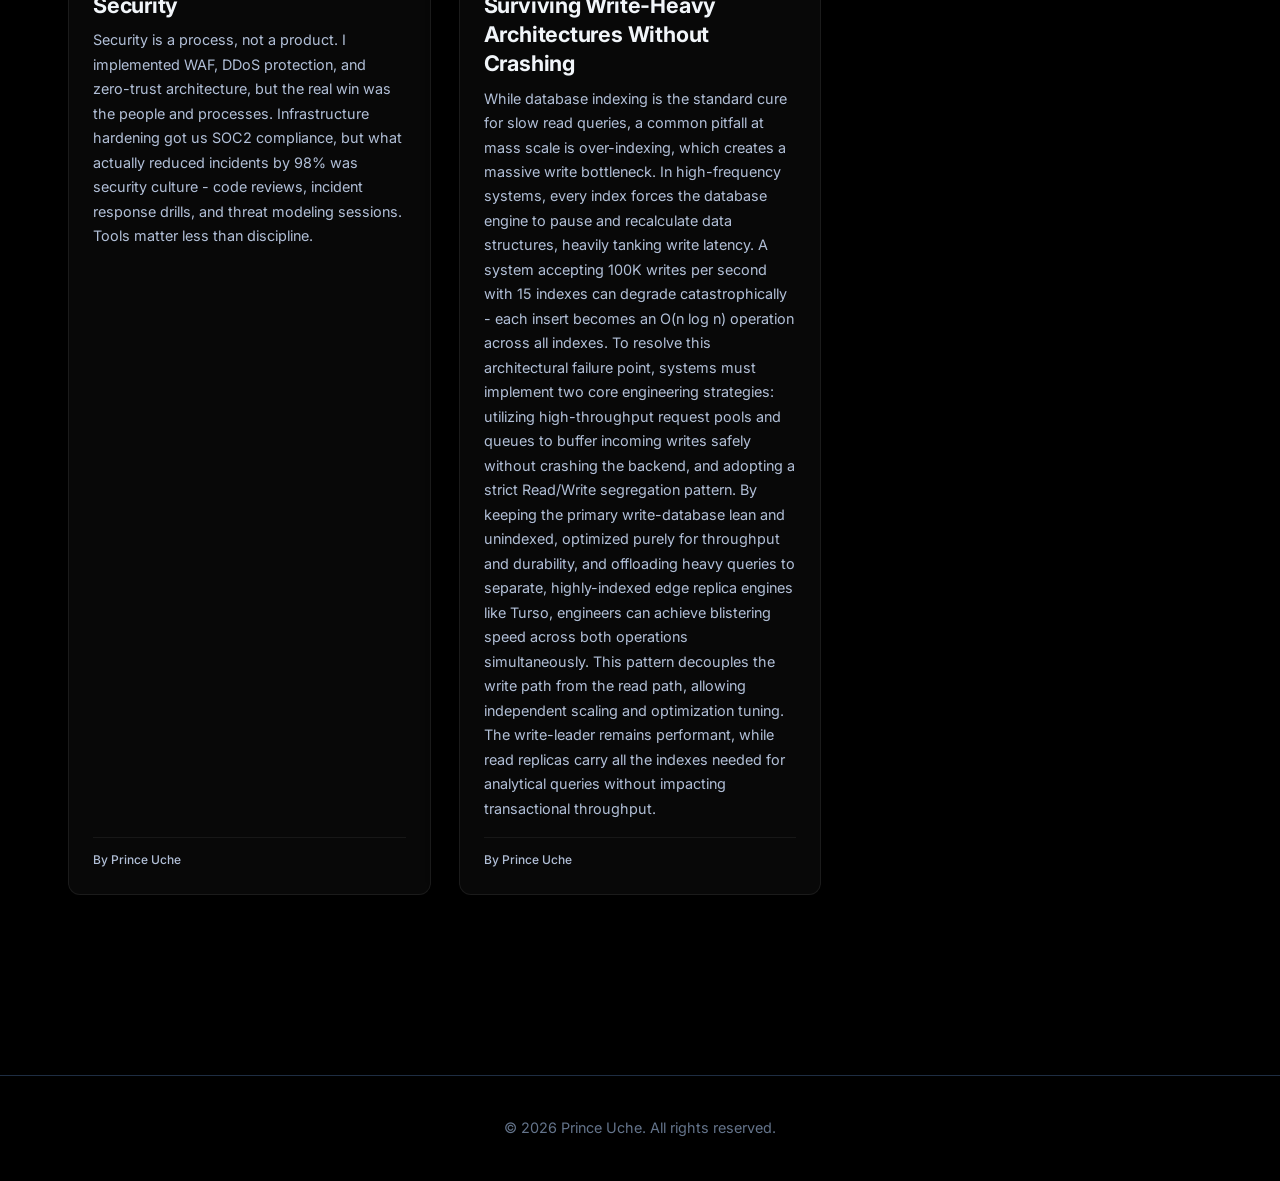
==== commit 0d13e28f: "style" ====
--- a/casestudies.html
+++ b/casestudies.html
@@ -71,21 +71,21 @@
       transition: all 0.3s ease;
       height: 100%;
       cursor: pointer;
-      box-shadow: 0 8px 32px rgba(0, 0, 0, 0.3), 0 0 60px rgba(0, 162, 255, 0.2);
+      box-shadow: 0 8px 32px rgba(0, 0, 0, 0.3);
     }
 
     .case-study-card:hover {
       border-color: rgba(255, 255, 255, 0.15);
       background: rgba(255, 255, 255, 0.05);
       transform: translateY(-2px);
-      box-shadow: 0 12px 48px rgba(0, 0, 0, 0.25), 0 0 80px rgba(0, 162, 255, 0.3);
+      box-shadow: 0 12px 48px rgba(0, 0, 0, 0.25);
     }
 
     /* Asset/Image Area */
     .case-study-image {
       width: 100%;
       height: 220px;
-      background: linear-gradient(135deg, rgba(99, 102, 241, 0.08) 0%, rgba(34, 211, 238, 0.08) 100%);
+      background: rgba(255,255,255,0.02);
       display: flex;
       align-items: center;
       justify-content: center;
@@ -121,13 +121,13 @@
 
     .case-study-tag {
       background: transparent;
-      color: var(--color-accent);
+      color: var(--text-primary);
       padding: 4px 10px;
       border-radius: 4px;
       font-weight: 600;
       text-transform: capitalize;
       letter-spacing: 0.3px;
-      border: 1px solid rgba(34, 211, 238, 0.4);
+      border: 1px solid rgba(255,255,255,0.06);
       font-size: 0.7rem;
     }
 
@@ -160,7 +160,7 @@
     .case-study-author {
       margin-top: 16px;
       padding-top: 12px;
-      border-top: 1px solid rgba(34, 211, 238, 0.1);
+      border-top: 1px solid rgba(255,255,255,0.06);
       font-size: 0.75rem;
       color: var(--text-secondary);
       font-weight: 500;
--- a/styles.css
+++ b/styles.css
@@ -6,11 +6,11 @@
   --bg-secondary:       #0E1628;
   --bg-card:            #131C2E;
   --bg-card-hover:      #1A2540;
-  --color-primary:      #6366F1;
-  --color-primary-dark: #4F46E5;
-  --color-primary-glow: rgba(99, 102, 241, 0.25);
+  --color-primary:      #000000;
+  --color-primary-dark: #000000;
+  --color-primary-glow: rgba(0, 0, 0, 0.5);
   --color-accent:       #22D3EE;
-  --color-accent-glow:  rgba(34, 211, 238, 0.15);
+  --color-accent-glow:  rgba(0, 0, 0, 0.5);
   --color-success:      #10B981;
   --text-primary:       #F1F5F9;
   --text-secondary:     #c3d3ede7;
@@ -33,7 +33,7 @@
   --shadow-sm:   0 1px 4px rgba(0,0,0,0.5);
   --shadow-md:   0 4px 20px rgba(0,0,0,0.45);
   --shadow-lg:   0 16px 50px rgba(0,0,0,0.6);
-  --shadow-glow: 0 0 50px rgba(99,102,241,0.18);
+  --shadow-glow: 0 0 50px rgba(0,0,0,0.5);
 
   --transition: 0.3s ease;
 }
@@ -50,7 +50,7 @@
 
 body {
   font-family: var(--font-sans);
-  background: #03001e;
+  background: black;
   color: var(--text-primary);
   line-height: 1.7;
   overflow-x: hidden;
@@ -88,10 +88,10 @@
 .text-muted  { color: var(--text-muted); }
 
 .gradient-text {
-  background: linear-gradient(135deg, var(--color-primary) 0%, var(--color-accent) 100%);
-  -webkit-background-clip: text;
-  -webkit-text-fill-color: transparent;
-  background-clip: text;
+  background: none;
+  -webkit-background-clip: initial;
+  -webkit-text-fill-color: initial;
+  color: var(--text-primary);
 }
 
 /* ============================================================
@@ -143,17 +143,17 @@
   transition: all var(--transition);
 }
 .btn-outline:hover {
-  border-color: var(--color-primary);
-  color: var(--color-primary);
+  border-color: var(--border-bright);
+  color: var(--text-primary);
   transform: translateY(-3px) scale(1.05);
-  background: rgba(99,102,241,0.08);
-  box-shadow: 0 8px 24px rgba(99,102,241,0.2);
+  background: transparent;
+  box-shadow: none;
 }
 .btn-sm   { padding: 9px 20px; font-size: 0.875rem; }
 .btn-full { width: 100%; }
 
 .btn-toggle {
-  background: linear-gradient(135deg, var(--color-primary), var(--color-accent));
+  background: var(--color-primary);
   color: #fff;
   padding: 15px 40px;
   border-radius: var(--radius-full);
@@ -164,7 +164,7 @@
   align-items: center;
   gap: 10px;
   transition: all var(--transition);
-  box-shadow: 0 4px 28px var(--color-primary-glow);
+  box-shadow: 0 4px 12px rgba(0,0,0,0.35);
   letter-spacing: 0.02em;
 }
 .btn-toggle:hover { 
@@ -189,14 +189,14 @@
   display: inline-block;
   padding: 6px 14px;
   border-radius: var(--radius-full);
-  background: rgba(99,102,241,0.1);
-  color: var(--color-primary);
+  background: rgba(255,255,255,0.03);
+  color: var(--text-primary);
   font-size: 0.8125rem;
   font-weight: 500;
-  border: 1px solid rgba(99,102,241,0.22);
-  transition: all var(--transition);
-}
-.tag:hover  { background: rgba(99,102,241,0.2); }
+  border: 1px solid rgba(255,255,255,0.06);
+  transition: all var(--transition);
+}
+.tag:hover  { background: rgba(255,255,255,0.05); }
 .tag-sm     { padding: 4px 10px; font-size: 0.75rem; }
 
 /* ============================================================
@@ -272,7 +272,7 @@
   position: absolute;
   top: 10%; left: 50%; transform: translateX(-50%);
   width: 700px; height: 400px;
-  background: radial-gradient(ellipse, rgba(99,102,241,0.12) 0%, transparent 70%);
+  background: none;
   pointer-events: none;
 }
 .hero-inner {
@@ -382,7 +382,7 @@
 .scroll-indicator { position: absolute; bottom: 36px; left: 50%; transform: translateX(-50%); }
 .scroll-indicator span {
   display: block; width: 1px; height: 56px;
-  background: linear-gradient(180deg, transparent, var(--color-primary));
+  background: var(--text-secondary);
   animation: scroll-line 2s ease-in-out infinite;
 }
 @keyframes scroll-line {
@@ -421,15 +421,15 @@
   transition: all var(--transition);
 }
 .avatar-wrapper:hover {
-  border-color: rgba(99,102,241,0.4);
+  border-color: rgba(255,255,255,0.08);
   transform: scale(1.02);
-  box-shadow: var(--shadow-lg), 0 0 40px rgba(99,102,241,0.2);
+  box-shadow: var(--shadow-lg);
 }
 .avatar-wrapper img { width: 100%; height: 100%; object-fit: cover; filter: grayscale(20%); transition: filter var(--transition); }
 .avatar-wrapper:hover img { filter: grayscale(0%); }
 .avatar-glow {
   position: absolute; inset: 0;
-  background: linear-gradient(135deg, rgba(99,102,241,.12), transparent 60%);
+  background: none;
   pointer-events: none;
 }
 
@@ -442,8 +442,7 @@
   border-radius: 16px;
   box-shadow: 
     0 8px 32px rgba(0, 0, 0, 0.3),
-    0 0 80px rgba(0, 162, 255, 0.2),
-    inset 0 1px 0 rgba(255, 255, 255, 0.1);
+    inset 0 1px 0 rgba(255, 255, 255, 0.06);
   overflow: hidden;
   transition: all 0.4s ease;
 }
@@ -452,8 +451,7 @@
   border-color: rgba(255, 255, 255, 0.15);
   box-shadow: 
     0 12px 48px rgba(0, 0, 0, 0.25),
-    0 0 120px rgba(0, 162, 255, 0.3),
-    inset 0 1px 0 rgba(255, 255, 255, 0.15);
+    inset 0 1px 0 rgba(255, 255, 255, 0.12);
   transform: translateY(-6px);
 }
 
@@ -502,14 +500,14 @@
   font-family: var(--font-mono);
   font-size: 0.8rem;
   font-weight: 600;
-  text-shadow: 0 0 12px rgba(16, 185, 129, 0.4);
+  text-shadow: none;
   margin-left: auto;
   letter-spacing: 0.5px;
 }
 
-.terminal-content {
+ .terminal-content {
   padding: 28px;
-  background: linear-gradient(135deg, rgba(10, 20, 35, 0.4) 0%, rgba(5, 15, 25, 0.3) 100%);
+  background: var(--bg-card);
   min-height: 400px;
 }
 
@@ -543,7 +541,7 @@
   color: #10B981;
   font-weight: 700;
   user-select: none;
-  text-shadow: 0 0 10px rgba(16, 185, 129, 0.5);
+  text-shadow: none;
   flex-shrink: 0;
 }
 
@@ -551,7 +549,7 @@
   color: #10B981;
   word-break: break-word;
   white-space: pre-wrap;
-  text-shadow: 0 0 10px rgba(16, 185, 129, 0.25);
+  text-shadow: none;
   flex: 1;
 }
 
@@ -561,7 +559,7 @@
   height: 20px;
   background: #10B981;
   animation: blink 1.2s infinite steps(1);
-  box-shadow: 0 0 12px rgba(16, 185, 129, 0.6);
+  box-shadow: none;
   margin-left: 2px;
   flex-shrink: 0;
 }
@@ -650,10 +648,10 @@
 }
 .skill-filter:hover { border-color: var(--border-bright); color: var(--text-primary); }
 .skill-filter.active {
-  background: linear-gradient(135deg, var(--color-primary), var(--color-accent));
+  background: var(--bg-card);
   border-color: transparent;
-  color: #fff;
-  box-shadow: 0 4px 18px var(--color-primary-glow);
+  color: var(--text-primary);
+  box-shadow: none;
 }
 
 /* ---- Skill Cards Grid ---- */
@@ -696,9 +694,9 @@
   transition: opacity 0.25s ease, transform 0.25s ease !important;
 }
 .skill-card.card-visible:not(.card-hidden):hover {
-  border-color: rgba(99,102,241,0.45);
+  border-color: var(--border-bright);
   transform: translateY(-12px) scale(1.05);
-  box-shadow: var(--shadow-md), 0 0 60px rgba(99,102,241,0.35);
+  box-shadow: var(--shadow-md);
 }
 
 /* Category badge */
@@ -712,11 +710,11 @@
   text-transform: uppercase;
   letter-spacing: 0.08em;
 }
-.badge-backend  { background: rgba(99,102,241,0.15); color: #818CF8; border: 1px solid rgba(99,102,241,0.3); }
-.badge-database { background: rgba(34,211,238,0.1);  color: #22D3EE; border: 1px solid rgba(34,211,238,0.25); }
-.badge-frontend { background: rgba(251,146,60,0.12); color: #FB923C; border: 1px solid rgba(251,146,60,0.25); }
-.badge-framework { background: rgba(168,85,247,0.12); color: #D8B4FE; border: 1px solid rgba(168,85,247,0.3); }
-.badge-tools { background: rgba(34,197,94,0.12); color: #4ADE80; border: 1px solid rgba(34,197,94,0.3); }
+.badge-backend, .badge-database, .badge-frontend, .badge-framework, .badge-tools {
+  background: rgba(255,255,255,0.03);
+  color: var(--text-primary);
+  border: 1px solid rgba(255,255,255,0.06);
+}
 
 /* ---- Circular Ring ---- */
 .skill-ring-wrap {
@@ -803,10 +801,7 @@
   font-family: var(--font-mono);
   font-size: 0.875rem;
   font-weight: 700;
-  background: linear-gradient(135deg, var(--color-primary), var(--color-accent));
-  -webkit-background-clip: text;
-  -webkit-text-fill-color: transparent;
-  background-clip: text;
+  color: var(--text-primary);
 }
 
 /* ============================================================
@@ -838,10 +833,10 @@
 }
 .project-filter:hover { border-color: var(--border-bright); color: var(--text-primary); }
 .project-filter.active {
-  background: linear-gradient(135deg, var(--color-primary), var(--color-accent));
+  background: var(--bg-card);
   border-color: transparent;
   color: #fff;
-  box-shadow: 0 4px 18px var(--color-primary-glow);
+  box-shadow: none;
 }
 
 .projects-grid {
@@ -873,9 +868,9 @@
   transition: opacity 0.25s ease, transform 0.25s ease !important;
 }
 .project-card:hover {
-  border-color: rgba(99,102,241,0.4);
+  border-color: var(--border-bright);
   transform: translateY(-8px) scale(1.02) rotateX(2deg);
-  box-shadow: 0 20px 40px rgba(99,102,241,0.3), var(--shadow-md);
+  box-shadow: var(--shadow-md);
 }
 .project-card.proj-hidden:hover { transform: scale(0.88) !important; }
 
@@ -912,13 +907,13 @@
   content: '';
   position: absolute;
   inset: 0;
-  background: linear-gradient(135deg, rgba(99,102,241,0.1) 0%, transparent 100%);
+  background: none;
   pointer-events: none;
   transition: background 0.3s ease;
 }
 
 .project-card:hover .project-img::after {
-  background: linear-gradient(135deg, rgba(99,102,241,0.2) 0%, transparent 100%);
+  background: none;
 }
 
 /* category badge on card */
@@ -932,10 +927,11 @@
   letter-spacing: 0.08em;
   align-self: flex-start;
 }
-.backend-proj  { background: rgba(99,102,241,0.15); color: #818CF8; border: 1px solid rgba(99,102,241,0.3); }
-.frontend-proj { background: rgba(251,146,60,0.12); color: #FB923C; border: 1px solid rgba(251,146,60,0.25); }
-.fullstack-proj{ background: rgba(16,185,129,0.1);  color: #34D399; border: 1px solid rgba(16,185,129,0.25); }
-.automation-proj {background: rgba(45, 212, 190, 0.039); color: #39ecd4; border: 1px solid rgba(32, 177, 158, 0.3); }
+.backend-proj, .frontend-proj, .fullstack-proj, .automation-proj {
+  background: rgba(255,255,255,0.03);
+  color: var(--text-primary);
+  border: 1px solid rgba(255,255,255,0.06);
+}
 
 .project-header { display: flex; justify-content: space-between; align-items: flex-start; }
 .project-icon   { font-size: 2.25rem; line-height: 1; }
@@ -999,11 +995,11 @@
   border-radius: var(--radius-md);
   padding: 36px 28px;
   transition: all var(--transition);
-  box-shadow: 0 8px 32px rgba(0, 0, 0, 0.3), 0 0 60px rgba(0, 162, 255, 0.2);
+  box-shadow: 0 8px 32px rgba(0, 0, 0, 0.3);
 }
 .contact-info-panel:hover {
-  border-color: rgba(99, 102, 241, 0.3);
-  background: rgba(13, 20, 36, 0.8);
+  border-color: rgba(255,255,255,0.12);
+  background: rgba(13, 20, 36, 0.9);
 }
 
 .info-section {
@@ -1049,12 +1045,12 @@
 }
 
 .phone-icon {
-  background: rgba(99, 102, 241, 0.12);
-  border-color: rgba(99, 102, 241, 0.25);
+  background: rgba(255,255,255,0.03);
+  border-color: rgba(255,255,255,0.06);
 }
 .phone-icon:hover {
-  background: rgba(99, 102, 241, 0.2);
-  border-color: rgba(99, 102, 241, 0.4);
+  background: rgba(255,255,255,0.06);
+  border-color: rgba(255,255,255,0.12);
 }
 
 .whatsapp-icon {
@@ -1147,7 +1143,7 @@
   gap: 5px;
   max-width: fit-content;
   border-radius: var(--radius-sm);
-  background: rgba(99, 102, 241, 0.1);
+  background: rgb(129, 127, 127);
   border: 1px solid rgba(99, 102, 241, 0.25);
   color: var(--color-primary);
   font-size: 0.875rem;
@@ -1182,12 +1178,12 @@
   border-radius: var(--radius-md);
   padding: 36px 32px;
   transition: all var(--transition);
-  box-shadow: 0 8px 32px rgba(0, 0, 0, 0.3), 0 0 60px rgba(0, 162, 255, 0.2);
+  box-shadow: 0 8px 32px rgba(0, 0, 0, 0.3);
 }
 .contact-form:hover {
   border-color: rgba(255, 255, 255, 0.15);
   background: rgba(255, 255, 255, 0.05);
-  box-shadow: 0 12px 48px rgba(0, 0, 0, 0.25), 0 0 80px rgba(0, 162, 255, 0.3);
+  box-shadow: 0 12px 48px rgba(0, 0, 0, 0.25);
 }
 
 .form-group {
@@ -1217,9 +1213,9 @@
   color: var(--text-muted);
 }
 .form-input:focus {
-  border-color: var(--color-primary);
-  background: rgba(99, 102, 241, 0.05);
-  box-shadow: 0 0 0 3px var(--color-primary-glow);
+  border-color: var(--border-bright);
+  background: rgba(255,255,255,0.02);
+  box-shadow: 0 0 0 3px rgba(0,0,0,0.12);
 }
 .form-textarea {
   resize: vertical;
@@ -1227,8 +1223,8 @@
   font-family: var(--font-sans);
 }
 .form-textarea:focus {
-  border-color: var(--color-accent);
-  box-shadow: 0 0 0 3px rgba(34, 211, 238, 0.15);
+  border-color: var(--border-bright);
+  box-shadow: 0 0 0 3px rgba(0,0,0,0.12);
 }
 
 /* ============================================================
@@ -1254,7 +1250,7 @@
   content: '';
   position: absolute;
   top: 0; left: 0; right: 0; bottom: 0;
-  background: radial-gradient(ellipse 200% 100% at 50% -50%, rgba(99,102,241,0.15), transparent);
+  background: none;
   pointer-events: none;
 }
 
@@ -1350,10 +1346,10 @@
 }
 
 .works-filter.active {
-  background: var(--color-primary);
+  background: var(--bg-card);
   color: white;
-  border-color: var(--color-primary);
-  box-shadow: 0 8px 24px rgba(99,102,241,0.3);
+  border-color: var(--border);
+  box-shadow: none;
 }
 
 /* Works Grid Layout */
@@ -1372,7 +1368,7 @@
   gap: 56px;
   align-items: center;
   animation: fadeInUp 0.6s ease both;
-  background: linear-gradient(145deg, rgba(0, 0, 0, 0.919), rgba(5, 8, 15, 0.3));
+  background: var(--bg-card);
   border: 1px solid var(--border);
   border-radius: var(--radius-lg);
   padding: 16px;
@@ -1381,8 +1377,8 @@
 
 .work-item:hover {
   transform: translateY(-4px);
-  border-color: rgba(106, 108, 247, 0.216);
-  box-shadow: 0 15px 40px rgba(99,102,241,0.1);
+  border-color: var(--border-bright);
+  box-shadow: var(--shadow-md);
 }
 
 @keyframes fadeInUp {
@@ -1452,11 +1448,11 @@
 }
 
 .work-category-badge.frontend-work {
-  background: linear-gradient(135deg, #3B82F6, #60A5FA);
+  background: rgba(255,255,255,0.04);
 }
 
 .work-category-badge.fullstack-work {
-  background: linear-gradient(135deg, #8B5CF6, #A78BFA);
+  background: rgba(255,255,255,0.04);
 }
 
 /* Work Content */
@@ -1511,18 +1507,18 @@
 .work-tag {
   display: inline-block;
   padding: 6px 14px;
-  background: rgba(99,102,241,0.12);
-  color: var(--color-primary);
+  background: rgba(255,255,255,0.03);
+  color: var(--text-primary);
   border-radius: var(--radius-sm);
   font-size: 0.8rem;
   font-weight: 500;
-  border: 1px solid rgba(99,102,241,0.25);
+  border: 1px solid rgba(255,255,255,0.06);
   transition: all var(--transition);
 }
 
 .work-tag:hover {
-  background: rgba(99,102,241,0.25);
-  border-color: var(--color-primary);
+  background: rgba(255,255,255,0.05);
+  border-color: rgba(255,255,255,0.08);
 }
 
 .features-list {
@@ -1569,9 +1565,9 @@
   align-items: center;
   gap: 8px;
   padding: 10px 20px;
-  background: rgba(99,102,241,0.1);
-  color: var(--color-primary);
-  border: 1px solid rgba(99,102,241,0.3);
+  background: rgba(255,255,255,0.03);
+  color: var(--text-primary);
+  border: 1px solid rgba(255,255,255,0.06);
   border-radius: var(--radius-md);
   text-decoration: none;
   font-size: 0.9rem;
@@ -1580,9 +1576,9 @@
 }
 
 .work-link:hover {
-  background: var(--color-primary);
-  color: white;
-  border-color: var(--color-primary);
+  background: rgba(255,255,255,0.06);
+  color: var(--text-primary);
+  border-color: rgba(255,255,255,0.12);
   transform: translateX(4px);
 }
 
@@ -1877,7 +1873,7 @@
   
   .project-card:hover {
     transform: translateY(-4px) scale(1);
-    box-shadow: 0 12px 30px rgba(99,102,241,0.25), var(--shadow-md);
+    box-shadow: var(--shadow-md);
   }
   
   .project-img img {
@@ -1912,7 +1908,7 @@
   
   .skill-card.card-visible:not(.card-hidden):hover {
     transform: translateY(-6px) scale(1.02);
-    box-shadow: var(--shadow-md), 0 0 30px rgba(99,102,241,0.2);
+    box-shadow: var(--shadow-md);
   }
 
   /* About */
@@ -2055,7 +2051,7 @@
   
   .project-card:hover {
     transform: translateY(-2px) scale(1) !important;
-    box-shadow: 0 8px 20px rgba(99,102,241,0.15), var(--shadow-md);
+    box-shadow: var(--shadow-md);
   }
   
   .project-card:hover .project-img img {
